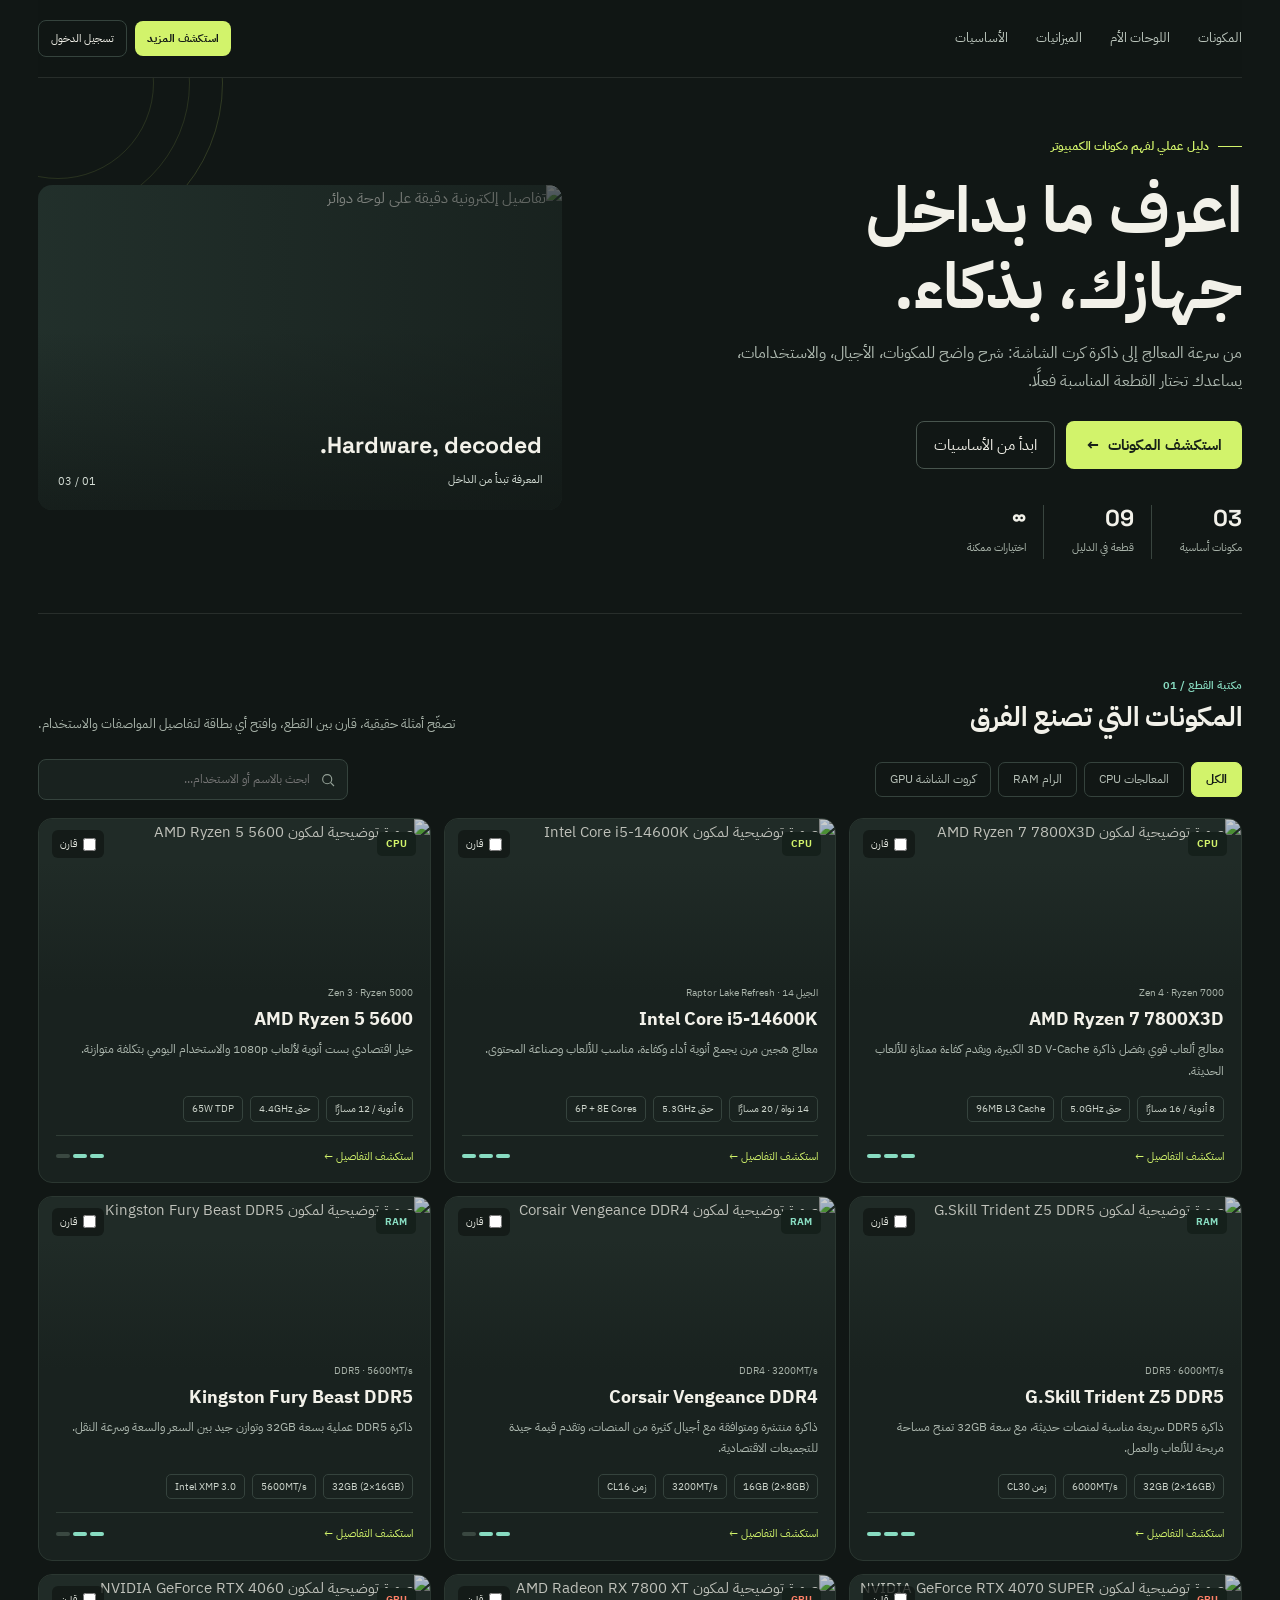
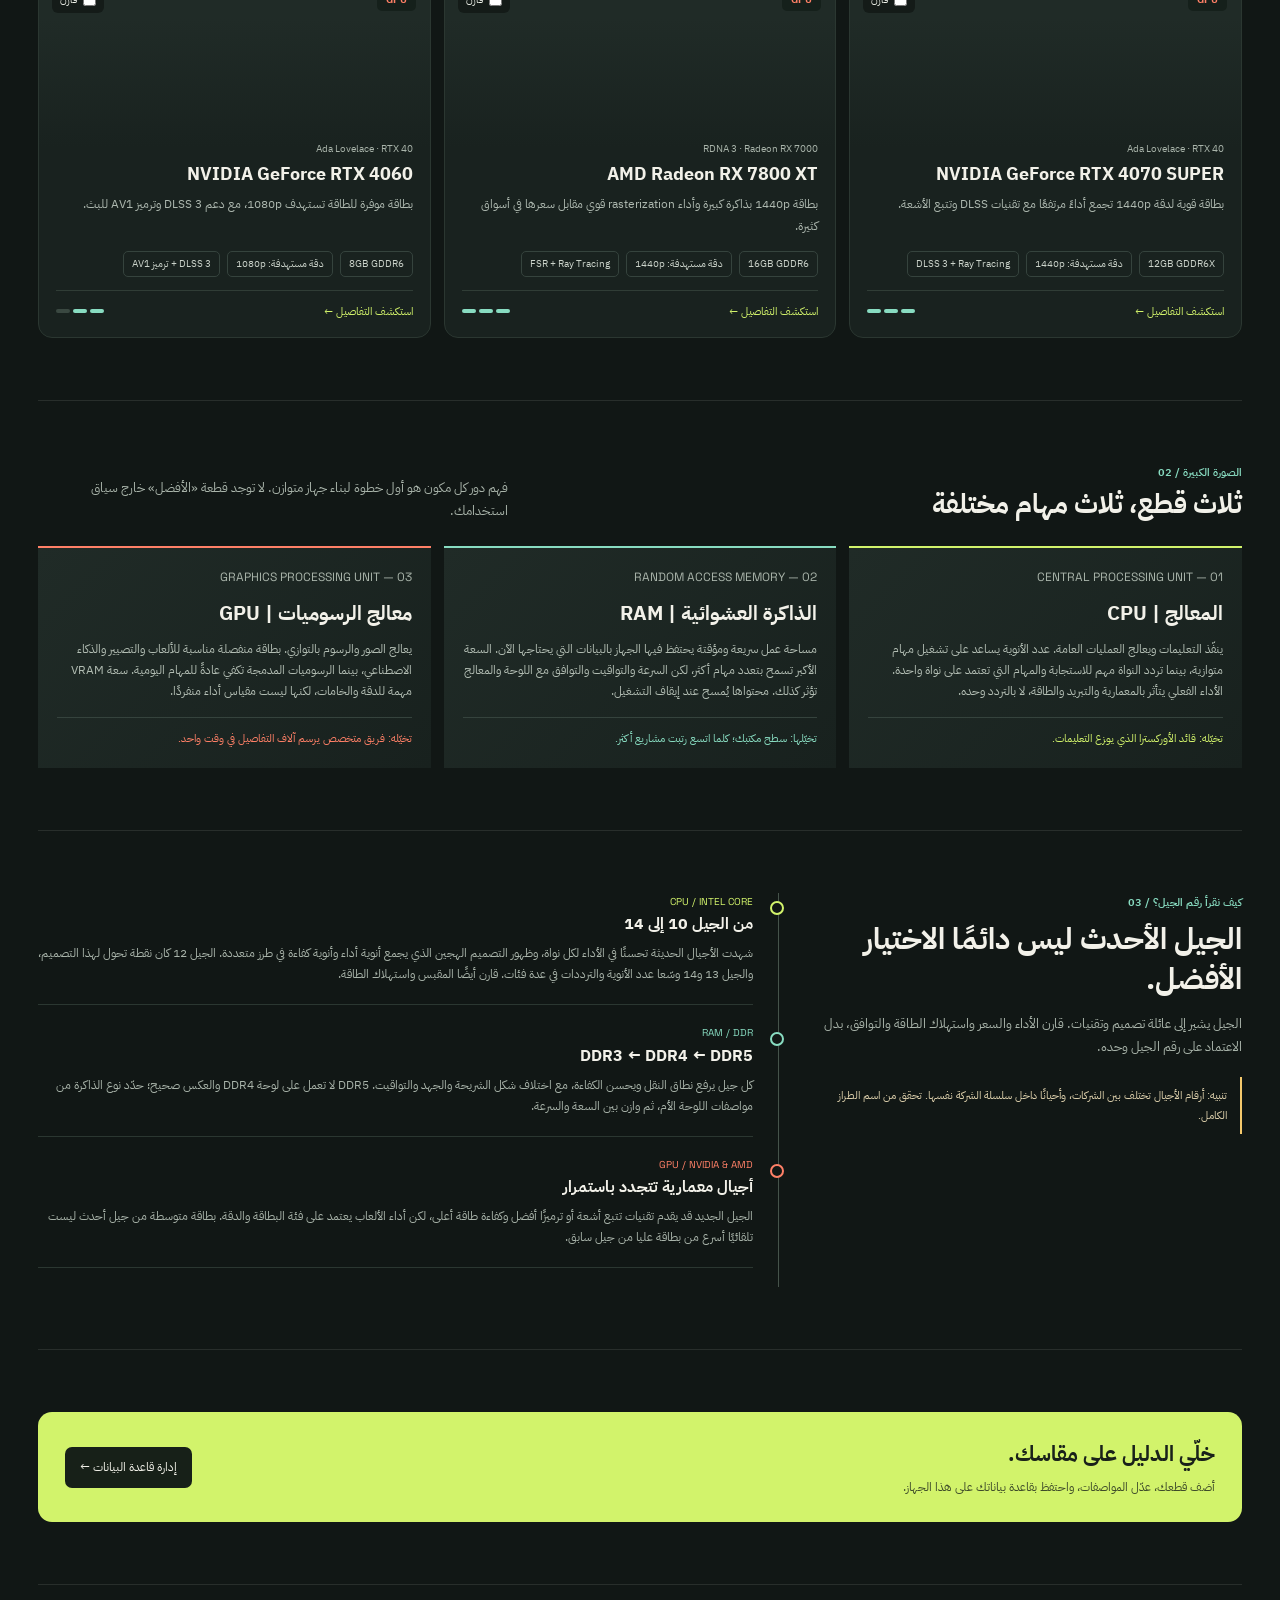
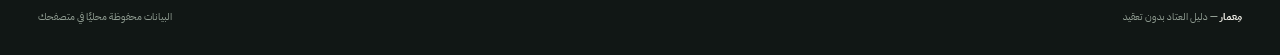
==== index.html @ 96a1b4ba "Add files via upload" ====
<!DOCTYPE html>
<html lang="ar" dir="rtl">
<head>
  <meta charset="UTF-8">
  <meta name="viewport" content="width=device-width, initial-scale=1.0">
  <meta name="theme-color" content="#111715">
  <title>مِعمار | دليلك لفهم عتاد الكمبيوتر</title>
  <link rel="preconnect" href="https://fonts.googleapis.com">
  <link rel="preconnect" href="https://fonts.gstatic.com" crossorigin>
  <link href="https://fonts.googleapis.com/css2?family=IBM+Plex+Sans+Arabic:wght@400;500;600;700&family=Space+Grotesk:wght@400;500;600;700&display=swap" rel="stylesheet">
  <style>
    :root{--ink:#111715;--ink-soft:#19221f;--panel:#202b27;--panel-2:#26332e;--line:#35433d;--paper:#f2f1e9;--muted:#a9b4aa;--lime:#d2f36b;--mint:#88dcc1;--coral:#ff8067;--gold:#f5c96c;--blue:#84c8e8;--radius:14px;--font:'IBM Plex Sans Arabic',sans-serif}
    *{box-sizing:border-box}html{scroll-behavior:smooth}body{margin:0;background:var(--ink);color:var(--paper);font-family:var(--font);font-size:15px;line-height:1.75}button,input,select,textarea{font:inherit}button{cursor:pointer}a{color:inherit;text-decoration:none}::selection{background:var(--lime);color:var(--ink)}
    .shell{max-width:1440px;margin:auto;padding:0 38px}.topbar{height:78px;display:flex;align-items:center;justify-content:space-between;border-bottom:1px solid rgba(242,241,233,.1)}.brand{display:flex;align-items:center;gap:12px;font-size:19px;font-weight:700}.brand-mark{width:38px;height:38px;border-radius:11px;background:var(--lime);color:var(--ink);display:grid;place-items:center;font-family:'Space Grotesk',sans-serif;font-size:19px;font-weight:700}.brand small{display:block;font-size:10px;line-height:1.2;color:var(--muted);font-weight:400}.topnav{display:flex;gap:28px;color:#bdc7be;font-size:13px}.topnav a{transition:color .2s}.topnav a:hover{color:var(--lime)}.top-actions{display:flex;align-items:center;gap:12px}.database-trigger,.icon-button{background:transparent;border:1px solid var(--line);color:var(--paper);border-radius:9px;padding:9px 14px;display:flex;align-items:center;gap:8px;font-size:12px;transition:.2s}.database-trigger:hover,.icon-button:hover{border-color:var(--lime);color:var(--lime)}.database-trigger svg,.icon-button svg{width:16px;height:16px}
    .hero{position:relative;min-height:436px;display:grid;grid-template-columns:1.1fr .9fr;align-items:center;gap:40px;padding:58px 0 54px;overflow:hidden}.hero-copy{position:relative;z-index:1}.eyebrow{display:flex;align-items:center;gap:9px;color:var(--lime);font-size:12px;font-weight:600}.eyebrow:before{content:'';width:24px;height:1px;background:var(--lime)}h1{font-size:clamp(38px,5vw,66px);line-height:1.18;letter-spacing:0;margin:17px 0 14px;max-width:620px;font-weight:700}.hero-copy>p{max-width:550px;color:#aeb9b0;font-size:16px;margin:0 0 26px}.hero-cta{display:flex;gap:11px;align-items:center}.button-primary{border:0;border-radius:8px;background:var(--lime);color:#172018;font-weight:700;padding:11px 20px;display:inline-flex;align-items:center;gap:8px}.button-primary:hover{background:#e0ff8e;transform:translateY(-1px)}.button-quiet{border:1px solid #48554e;border-radius:8px;color:var(--paper);padding:10px 17px;background:transparent}.button-quiet:hover{border-color:var(--paper)}.hero-visual{height:325px;position:relative;border-radius:var(--radius);overflow:hidden;background:#24332e}.hero-visual:after{content:'';position:absolute;inset:0;background:linear-gradient(90deg,rgba(17,23,21,.12),rgba(17,23,21,.6)),linear-gradient(0deg,rgba(17,23,21,.7),transparent 55%)}.hero-visual img{width:100%;height:100%;object-fit:cover;filter:saturate(.72);opacity:.8}.visual-label{position:absolute;z-index:2;bottom:19px;right:20px;left:20px;display:flex;justify-content:space-between;align-items:end}.visual-label strong{font-family:'Space Grotesk',sans-serif;font-size:23px}.visual-label span{font-size:11px;color:#d6dfd7}.hero-orbit{position:absolute;width:330px;height:330px;border:1px solid rgba(210,243,107,.16);border-radius:50%;left:-145px;top:-160px;z-index:0}.hero-orbit:before,.hero-orbit:after{content:'';position:absolute;border:1px solid rgba(210,243,107,.12);border-radius:50%;inset:32px}.hero-orbit:after{inset:68px}.hero-stats{display:flex;gap:28px;margin-top:36px}.stat{border-right:1px solid #39453f;padding-right:17px}.stat:first-child{border:0;padding:0}.stat strong{display:block;font-family:'Space Grotesk',sans-serif;font-size:23px;line-height:1.2}.stat span{font-size:11px;color:var(--muted)}
    .section{padding:62px 0;border-top:1px solid rgba(242,241,233,.1)}.section-heading{display:flex;justify-content:space-between;align-items:end;gap:20px;margin-bottom:24px}.section-kicker{color:var(--mint);font-size:11px;font-weight:600}.section-heading h2{font-size:27px;line-height:1.3;margin:5px 0 0}.section-heading p{margin:0;color:var(--muted);font-size:13px;max-width:470px}.catalog-tools{display:flex;justify-content:space-between;gap:14px;align-items:center;margin-bottom:18px}.filters{display:flex;gap:7px;flex-wrap:wrap}.filter-btn{border:1px solid var(--line);background:transparent;color:#b7c1b8;border-radius:7px;padding:6px 14px;font-size:12px;transition:.2s}.filter-btn.active,.filter-btn:hover{background:var(--lime);color:var(--ink);border-color:var(--lime);font-weight:700}.search{position:relative;width:min(310px,100%)}.search svg{position:absolute;right:12px;top:50%;transform:translateY(-50%);width:16px;color:#94a197}.search input{width:100%;background:var(--ink-soft);border:1px solid var(--line);border-radius:8px;padding:9px 37px 9px 12px;color:var(--paper);outline:0;font-size:12px}.search input:focus{border-color:var(--lime)}.catalog-grid{display:grid;grid-template-columns:repeat(3,1fr);gap:13px}.component-card{background:var(--ink-soft);border:1px solid #2b3731;border-radius:var(--radius);overflow:hidden;transition:transform .22s,border-color .22s;display:flex;flex-direction:column}.component-card:hover{transform:translateY(-4px);border-color:#667a61}.card-image{height:172px;position:relative;overflow:hidden;background:var(--panel)}.card-image img{width:100%;height:100%;object-fit:cover;opacity:.76;transition:transform .5s}.component-card:hover .card-image img{transform:scale(1.04)}.card-image:after{content:'';position:absolute;inset:0;background:linear-gradient(0deg,var(--ink-soft),transparent 75%)}.type-tag{position:absolute;z-index:1;top:13px;right:14px;border-radius:5px;padding:3px 9px;font-size:10px;font-weight:700;background:#15201b;color:var(--lime)}.type-tag.ram{color:var(--mint)}.type-tag.gpu{color:var(--coral)}.compare-check{position:absolute;z-index:2;left:13px;top:11px;display:flex;align-items:center;gap:5px;color:#edf0e8;font-size:10px;background:rgba(17,23,21,.76);padding:5px 8px;border-radius:6px}.compare-check input{accent-color:var(--lime);margin:0}.card-body{padding:0 17px 16px;position:relative;margin-top:-7px;z-index:1;flex:1;display:flex;flex-direction:column}.card-overline{font-size:10px;color:var(--muted)}.card-body h3{font-size:18px;line-height:1.35;margin:5px 0 8px}.card-body p{color:#aeb9b0;font-size:12px;line-height:1.8;margin:0 0 13px;min-height:44px}.spec-list{display:flex;gap:7px;flex-wrap:wrap;margin-top:auto}.spec-chip{border:1px solid #35433d;color:#cbd3ca;padding:3px 8px;border-radius:5px;font-size:10px}.card-footer{display:flex;justify-content:space-between;align-items:center;border-top:1px solid #303d36;margin-top:13px;padding-top:11px}.detail-link{border:0;background:none;color:var(--lime);font-size:11px;padding:0}.detail-link:hover{text-decoration:underline}.level{display:flex;gap:3px}.level i{height:4px;width:14px;border-radius:5px;background:#3a4841}.level i.on{background:var(--mint)}.empty-state{grid-column:1/-1;text-align:center;padding:45px;color:var(--muted);border:1px dashed var(--line);border-radius:var(--radius)}
    .compare-bar{display:none;position:sticky;bottom:16px;z-index:10;max-width:620px;margin:18px auto 0;background:#d2f36b;color:#172018;border-radius:10px;padding:10px 13px 10px 17px;box-shadow:0 12px 40px #0007;align-items:center;justify-content:space-between;gap:12px}.compare-bar.visible{display:flex}.compare-bar span{font-size:12px;font-weight:600}.compare-bar button{border:0;border-radius:6px;background:#172018;color:#eff7d3;padding:8px 12px;font-size:11px}.compare-bar button:disabled{opacity:.45;cursor:not-allowed}
    .concept-grid{display:grid;grid-template-columns:repeat(3,1fr);gap:13px}.concept{padding:19px;border-top:2px solid var(--lime);background:linear-gradient(135deg,#202b27,#18211e);min-height:220px}.concept:nth-child(2){border-color:var(--mint)}.concept:nth-child(3){border-color:var(--coral)}.concept .concept-code{font-family:'Space Grotesk',sans-serif;font-size:12px;color:var(--muted)}.concept h3{font-size:20px;margin:8px 0}.concept p{font-size:12px;color:#b3beb4;margin:0}.concept .analogy{font-size:11px;color:var(--lime);margin-top:15px;padding-top:11px;border-top:1px solid #35433d}.concept:nth-child(2) .analogy{color:var(--mint)}.concept:nth-child(3) .analogy{color:var(--coral)}
    .generation-layout{display:grid;grid-template-columns:.72fr 1.28fr;gap:35px;align-items:start}.generation-copy{position:sticky;top:20px}.generation-copy h2{font-size:30px;line-height:1.35;margin:7px 0 12px}.generation-copy p{color:var(--muted);font-size:13px}.generation-copy .note{border-right:2px solid var(--gold);padding:9px 13px;margin-top:19px;color:#ddd0ac;font-size:11px}.timeline{border-right:1px solid #45534a;margin-right:7px;padding-right:25px}.era{position:relative;border-bottom:1px solid #2b3731;padding:0 0 19px;margin-bottom:19px}.era:before{content:'';position:absolute;right:-31px;top:8px;width:10px;height:10px;border:2px solid var(--lime);background:var(--ink);border-radius:50%}.era:nth-child(2):before{border-color:var(--mint)}.era:nth-child(3):before{border-color:var(--coral)}.era h3{font-size:16px;margin:0 0 5px}.era p{font-size:12px;color:var(--muted);margin:0}.era .era-label{font-family:'Space Grotesk',sans-serif;font-size:10px;color:var(--lime)}.era:nth-child(2) .era-label{color:var(--mint)}.era:nth-child(3) .era-label{color:var(--coral)}
    .guide-strip{background:var(--lime);color:#19211a;padding:24px 27px;border-radius:var(--radius);display:flex;align-items:center;justify-content:space-between;gap:20px}.guide-strip h2{font-size:21px;margin:0 0 4px}.guide-strip p{font-size:12px;margin:0;opacity:.8}.guide-strip button{background:#172018;color:var(--paper);border:0;border-radius:7px;padding:10px 15px;white-space:nowrap;font-size:12px}
    footer{padding:23px 0 30px;border-top:1px solid rgba(242,241,233,.1);display:flex;align-items:center;justify-content:space-between;color:#929f94;font-size:10px}footer strong{color:var(--paper)}
    .overlay{position:fixed;inset:0;background:#080d0be0;z-index:20;display:none;align-items:center;justify-content:center;padding:20px;backdrop-filter:blur(5px)}.overlay.open{display:flex;animation:fadein .18s ease}.dialog{background:#1b2521;border:1px solid #425047;border-radius:14px;width:min(760px,100%);max-height:min(88vh,900px);overflow:auto;box-shadow:0 25px 90px #0008}.dialog-head{position:sticky;top:0;z-index:2;background:#1b2521;border-bottom:1px solid #334039;padding:16px 21px;display:flex;align-items:center;justify-content:space-between}.dialog-head h2{font-size:18px;margin:0}.close-button{width:34px;height:34px;border:1px solid #3a4940;border-radius:8px;background:transparent;color:var(--paper);font-size:19px;line-height:1}.dialog-content{padding:20px 22px}.detail-hero{display:grid;grid-template-columns:1fr 1fr;gap:19px;align-items:center}.detail-hero img{width:100%;height:200px;object-fit:cover;border-radius:9px}.detail-hero h3{font-size:22px;margin:6px 0}.detail-hero p{font-size:12px;color:#b4bfb5}.detail-block{border-top:1px solid #334039;padding:15px 0}.detail-block h4{font-size:13px;color:var(--lime);margin:0 0 7px}.detail-block p{font-size:12px;color:#c1cbc2;margin:0}.detail-specs{display:grid;grid-template-columns:repeat(3,1fr);gap:8px}.detail-spec{padding:10px;border:1px solid #35433d;border-radius:7px}.detail-spec small{display:block;color:#96a49a;font-size:10px}.detail-spec strong{font-size:12px}
    .db-dialog{width:min(1000px,100%)}.db-summary{display:flex;justify-content:space-between;align-items:center;gap:15px;margin-bottom:17px}.db-summary p{margin:0;color:#aeb9b0;font-size:12px}.db-actions{display:flex;gap:8px}.small-button{border:1px solid #46554b;background:transparent;color:var(--paper);border-radius:6px;padding:7px 10px;font-size:10px}.small-button:hover{border-color:var(--lime);color:var(--lime)}.db-layout{display:grid;grid-template-columns:1fr 290px;gap:20px;align-items:start}.db-table-wrap{overflow:auto;border:1px solid #334039;border-radius:9px}.db-table{border-collapse:collapse;width:100%;min-width:430px;text-align:right;font-size:11px}.db-table th,.db-table td{padding:10px 12px;border-bottom:1px solid #303c35}.db-table th{color:#98a59b;font-weight:500;background:#202a25}.db-table tr:last-child td{border-bottom:0}.db-table td:first-child{font-weight:600}.row-actions{display:flex;gap:7px}.row-actions button{background:none;border:0;color:var(--mint);font-size:10px;padding:0}.row-actions .delete{color:var(--coral)}.record-form{background:#202b26;border:1px solid #34423a;border-radius:9px;padding:14px}.record-form h3{font-size:14px;margin:0 0 12px}.field{margin-bottom:9px}.field label{display:block;font-size:10px;color:#aeb9b0;margin-bottom:4px}.field input,.field select,.field textarea{width:100%;background:#151d19;border:1px solid #3b4940;border-radius:6px;padding:8px 9px;color:var(--paper);outline:0;font-size:11px}.field input:focus,.field select:focus,.field textarea:focus{border-color:var(--lime)}.field textarea{resize:vertical;min-height:70px}.form-grid{display:grid;grid-template-columns:1fr 1fr;gap:8px}.form-submit{width:100%;border:0;border-radius:6px;background:var(--lime);padding:8px;color:#182018;font-size:11px;font-weight:700}.cancel-edit{display:none;width:100%;border:0;background:none;color:var(--muted);font-size:10px;padding:7px}.form-hint{font-size:9px;color:#849188;margin:10px 0 0}.compare-table{width:100%;border-collapse:collapse;font-size:12px}.compare-table th,.compare-table td{padding:12px;border-bottom:1px solid #35433d;text-align:right}.compare-table th{color:var(--lime)}.compare-table td:first-child{color:#9ba99e;width:120px}.toast{position:fixed;bottom:23px;left:50%;transform:translate(-50%,20px);background:var(--paper);color:var(--ink);padding:10px 17px;border-radius:7px;font-size:12px;opacity:0;pointer-events:none;transition:.22s;z-index:40}.toast.show{opacity:1;transform:translate(-50%,0)}
    @keyframes fadein{from{opacity:0}to{opacity:1}}@keyframes rise{from{opacity:0;transform:translateY(13px)}to{opacity:1;transform:translateY(0)}}.hero-copy,.hero-visual{animation:rise .6s ease both}.hero-visual{animation-delay:.12s}.component-card{animation:rise .35s ease both}
    @media(max-width:900px){.shell{padding:0 22px}.topnav{gap:15px}.hero{gap:24px}.hero-visual{height:280px}.catalog-grid{grid-template-columns:repeat(2,1fr)}.generation-layout{gap:22px}.db-layout{grid-template-columns:1fr 260px}}
    @media(max-width:650px){.shell{padding:0 16px}.topbar{height:66px}.topnav{display:none}.database-trigger{font-size:0;padding:8px}.database-trigger svg{width:18px;height:18px}.hero{grid-template-columns:1fr;padding:43px 0 38px;gap:25px}.hero h1{font-size:42px}.hero-copy>p{font-size:14px}.hero-visual{height:225px}.hero-stats{gap:17px;margin-top:25px}.stat{padding-right:11px}.stat strong{font-size:19px}.stat span{font-size:9px}.section{padding:43px 0}.section-heading{align-items:start;flex-direction:column;gap:8px}.section-heading h2{font-size:24px}.catalog-tools{align-items:stretch;flex-direction:column-reverse}.search{width:100%}.filters{overflow:auto;flex-wrap:nowrap;padding-bottom:4px}.filter-btn{white-space:nowrap}.catalog-grid{grid-template-columns:1fr;gap:11px}.card-image{height:190px}.card-body p{min-height:0}.concept-grid{grid-template-columns:1fr}.concept{min-height:0}.generation-layout{grid-template-columns:1fr}.generation-copy{position:static}.guide-strip{align-items:start;flex-direction:column;padding:20px}.guide-strip button{width:100%}.detail-hero{grid-template-columns:1fr}.detail-hero img{height:170px}.detail-specs{grid-template-columns:1fr 1fr}.db-summary{align-items:start;flex-direction:column}.db-layout{grid-template-columns:1fr}.record-form{grid-row:1}.db-actions{flex-wrap:wrap}.dialog-content{padding:15px}.dialog-head{padding:13px 15px}footer{gap:12px;align-items:start;flex-direction:column}}
    @media(prefers-reduced-motion:reduce){*,*:before,*:after{scroll-behavior:auto!important;animation-duration:.01ms!important;transition-duration:.01ms!important}}
    .topbar{position:sticky;top:0;z-index:15;background:rgba(17,23,21,.92);backdrop-filter:blur(16px)}.topnav a.active{color:var(--lime)}.top-actions{gap:8px}.explore-link,.auth-trigger{border-radius:8px;padding:8px 12px;font-size:11px;white-space:nowrap;transition:.2s}.explore-link{color:var(--ink);background:var(--lime);font-weight:700}.explore-link:hover{background:#e0ff8e}.auth-trigger{color:var(--paper);border:1px solid var(--line);background:transparent}.auth-trigger:hover{border-color:var(--mint);color:var(--mint)}[hidden]{display:none!important}.auth-form{max-width:430px;margin:auto}.auth-form h3{font-size:17px;margin:0 0 4px}.auth-form>p,.auth-notice{font-size:11px;color:var(--muted);margin:0 0 16px}.auth-form .field{margin-bottom:12px}.auth-form .field input{font-size:13px;padding:10px}.auth-switch{display:block;width:100%;border:0;background:none;color:var(--mint);font-size:11px;padding:12px}.auth-feedback{min-height:24px;color:var(--coral);font-size:11px}.auth-notice{padding:10px 12px;border-right:2px solid var(--gold);color:#ddd0ac;background:#25291f}.users-dialog{width:min(760px,100%)}.users-table{width:100%;border-collapse:collapse;font-size:12px}.users-table th,.users-table td{padding:11px;border-bottom:1px solid #35433d;text-align:right}.users-table th{color:var(--mint);font-weight:600}.users-table button{background:none;border:0;color:var(--mint);font-size:10px;padding:4px}.users-table button.danger{color:var(--coral)}.admin-notice{font-size:11px;color:var(--gold);margin:0 0 15px}
    @media(max-width:650px){.topbar{justify-content:flex-start}.top-actions{gap:4px;min-width:0;flex-wrap:wrap}.explore-link,.auth-trigger{font-size:9px;padding:7px 7px}.auth-trigger{max-width:94px;overflow:hidden;text-overflow:ellipsis}.database-trigger{font-size:0;padding:7px 6px;min-width:34px;justify-content:center}.top-actions #openDatabase:before{content:'إدارة';font-size:9px}.top-actions #openUsers:before{content:'حسابات';font-size:9px}}
  </style>
</head>
<body>
  <div class="shell">
    <header class="topbar">
      <nav class="topnav" aria-label="التنقل الرئيسي"><a href="index.html#catalog">المكونات</a><a href="motherboards.html">اللوحات الأم</a><a href="budgets.html">الميزانيات</a><a href="index.html#basics">الأساسيات</a></nav>
      <div class="top-actions"><a class="explore-link" href="#catalog">استكشف المزيد</a><button class="auth-trigger" id="authButton">تسجيل الدخول</button><button class="database-trigger" id="openDatabase" hidden>لوحة المدير</button><button class="database-trigger" id="openUsers" hidden>الحسابات</button></div>
    </header>
    <main id="home">
      <section class="hero">
        <div class="hero-orbit"></div>
        <div class="hero-copy"><div class="eyebrow">دليل عملي لفهم مكونات الكمبيوتر</div><h1>اعرف ما بداخل<br>جهازك، بذكاء.</h1><p>من سرعة المعالج إلى ذاكرة كرت الشاشة: شرح واضح للمكونات، الأجيال، والاستخدامات، يساعدك تختار القطعة المناسبة فعلًا.</p><div class="hero-cta"><a class="button-primary" href="#catalog">استكشف المكونات <span aria-hidden="true">←</span></a><a class="button-quiet" href="#basics">ابدأ من الأساسيات</a></div><div class="hero-stats"><div class="stat"><strong>03</strong><span>مكونات أساسية</span></div><div class="stat"><strong id="recordCount">09</strong><span>قطعة في الدليل</span></div><div class="stat"><strong>∞</strong><span>اختيارات ممكنة</span></div></div></div>
        <div class="hero-visual"><img src="https://images.unsplash.com/photo-1518770660439-4636190af475?auto=format&fit=crop&w=1300&q=85" alt="تفاصيل إلكترونية دقيقة على لوحة دوائر"><div class="visual-label"><div><strong>Hardware, decoded.</strong><br><span>المعرفة تبدأ من الداخل</span></div><span>01 / 03</span></div></div>
      </section>
      <section class="section" id="catalog">
        <div class="section-heading"><div><div class="section-kicker">مكتبة القطع / 01</div><h2>المكونات التي تصنع الفرق</h2></div><p>تصفّح أمثلة حقيقية، قارن بين القطع، وافتح أي بطاقة لتفاصيل المواصفات والاستخدام.</p></div>
        <div class="catalog-tools"><div class="filters" role="group" aria-label="تصفية نوع المكون"><button class="filter-btn active" data-filter="all">الكل</button><button class="filter-btn" data-filter="cpu">المعالجات CPU</button><button class="filter-btn" data-filter="ram">الرام RAM</button><button class="filter-btn" data-filter="gpu">كروت الشاشة GPU</button></div><label class="search"><svg viewBox="0 0 24 24" fill="none" stroke="currentColor" stroke-width="1.7"><circle cx="10.8" cy="10.8" r="6.8"/><path d="m16 16 5 5"/></svg><input id="searchInput" type="search" placeholder="ابحث بالاسم أو الاستخدام..." aria-label="ابحث في المكونات"></label></div>
        <div class="catalog-grid" id="catalogGrid"></div>
        <div class="compare-bar" id="compareBar"><span id="compareCount">اختر قطعتين للمقارنة</span><button id="compareButton" disabled>قارن الآن</button></div>
      </section>
      <section class="section" id="basics">
        <div class="section-heading"><div><div class="section-kicker">الصورة الكبيرة / 02</div><h2>ثلاث قطع، ثلاث مهام مختلفة</h2></div><p>فهم دور كل مكون هو أول خطوة لبناء جهاز متوازن. لا توجد قطعة «الأفضل» خارج سياق استخدامك.</p></div>
        <div class="concept-grid">
          <article class="concept"><div class="concept-code">01 — CENTRAL PROCESSING UNIT</div><h3>المعالج | CPU</h3><p>ينفّذ التعليمات ويعالج العمليات العامة. عدد الأنوية يساعد على تشغيل مهام متوازية، بينما تردد النواة مهم للاستجابة والمهام التي تعتمد على نواة واحدة. الأداء الفعلي يتأثر بالمعمارية والتبريد والطاقة، لا بالتردد وحده.</p><div class="analogy">تخيّله: قائد الأوركسترا الذي يوزع التعليمات.</div></article>
          <article class="concept"><div class="concept-code">02 — RANDOM ACCESS MEMORY</div><h3>الذاكرة العشوائية | RAM</h3><p>مساحة عمل سريعة ومؤقتة يحتفظ فيها الجهاز بالبيانات التي يحتاجها الآن. السعة الأكبر تسمح بتعدد مهام أكثر، لكن السرعة والتواقيت والتوافق مع اللوحة والمعالج تؤثر كذلك. محتواها يُمسح عند إيقاف التشغيل.</p><div class="analogy">تخيّلها: سطح مكتبك؛ كلما اتسع رتبت مشاريع أكثر.</div></article>
          <article class="concept"><div class="concept-code">03 — GRAPHICS PROCESSING UNIT</div><h3>معالج الرسوميات | GPU</h3><p>يعالج الصور والرسوم بالتوازي. بطاقة منفصلة مناسبة للألعاب والتصيير والذكاء الاصطناعي، بينما الرسوميات المدمجة تكفي عادةً للمهام اليومية. سعة VRAM مهمة للدقة والخامات، لكنها ليست مقياس أداء منفردًا.</p><div class="analogy">تخيّله: فريق متخصص يرسم آلاف التفاصيل في وقت واحد.</div></article>
        </div>
      </section>
      <section class="section" id="generations">
        <div class="generation-layout"><div class="generation-copy"><div class="section-kicker">كيف نقرأ رقم الجيل؟ / 03</div><h2>الجيل الأحدث ليس دائمًا الاختيار الأفضل.</h2><p>الجيل يشير إلى عائلة تصميم وتقنيات. قارن الأداء والسعر واستهلاك الطاقة والتوافق، بدل الاعتماد على رقم الجيل وحده.</p><div class="note">تنبيه: أرقام الأجيال تختلف بين الشركات، وأحيانًا داخل سلسلة الشركة نفسها. تحقق من اسم الطراز الكامل.</div></div><div class="timeline">
          <article class="era"><div class="era-label">CPU / INTEL CORE</div><h3>من الجيل 10 إلى 14</h3><p>شهدت الأجيال الحديثة تحسنًا في الأداء لكل نواة، وظهور التصميم الهجين الذي يجمع أنوية أداء وأنوية كفاءة في طرز متعددة. الجيل 12 كان نقطة تحول لهذا التصميم، والجيل 13 و14 وسّعا عدد الأنوية والترددات في عدة فئات. قارن أيضًا المقبس واستهلاك الطاقة.</p></article>
          <article class="era"><div class="era-label">RAM / DDR</div><h3>DDR3 ← DDR4 ← DDR5</h3><p>كل جيل يرفع نطاق النقل ويحسن الكفاءة، مع اختلاف شكل الشريحة والجهد والتواقيت. DDR5 لا تعمل على لوحة DDR4 والعكس صحيح؛ حدّد نوع الذاكرة من مواصفات اللوحة الأم، ثم وازن بين السعة والسرعة.</p></article>
          <article class="era"><div class="era-label">GPU / NVIDIA & AMD</div><h3>أجيال معمارية تتجدد باستمرار</h3><p>الجيل الجديد قد يقدم تقنيات تتبع أشعة أو ترميزًا أفضل وكفاءة طاقة أعلى، لكن أداء الألعاب يعتمد على فئة البطاقة والدقة. بطاقة متوسطة من جيل أحدث ليست تلقائيًا أسرع من بطاقة عليا من جيل سابق.</p></article>
        </div></div>
      </section>
      <section class="section"><div class="guide-strip"><div><h2>خلّي الدليل على مقاسك.</h2><p>أضف قطعك، عدّل المواصفات، واحتفظ بقاعدة بياناتك على هذا الجهاز.</p></div><button id="openDatabaseBottom">إدارة قاعدة البيانات ←</button></div></section>
    </main>
    <footer><span><strong>مِعمار</strong> — دليل العتاد بدون تعقيد</span><span>البيانات محفوظة محليًا في متصفحك</span></footer>
  </div>
  <div class="overlay" id="authOverlay" role="dialog" aria-modal="true" aria-labelledby="authTitle"><div class="dialog"><div class="dialog-head"><h2 id="authTitle">حساب مِعمار</h2><button class="close-button" data-close="authOverlay" aria-label="إغلاق">×</button></div><div class="dialog-content"><form class="auth-form" id="loginForm"><h3>تسجيل الدخول</h3><p>ادخل إلى حسابك لمتابعة تجربتك.</p><div class="field"><label for="loginUsername">اسم المستخدم</label><input id="loginUsername" autocomplete="username" required minlength="3"></div><div class="field"><label for="loginPassword">كلمة المرور</label><input id="loginPassword" type="password" autocomplete="current-password" required minlength="8"></div><div class="auth-feedback" id="loginFeedback" aria-live="polite"></div><button class="form-submit" type="submit">دخول</button><button class="auth-switch" type="button" id="showRegister">إنشاء حساب جديد</button></form><form class="auth-form" id="registerForm" hidden><h3>إنشاء حساب</h3><p>الحساب الأول على هذا المتصفح سيحصل على صلاحية المدير.</p><div class="field"><label for="registerUsername">اسم المستخدم</label><input id="registerUsername" autocomplete="username" required minlength="3" maxlength="32"></div><div class="field"><label for="registerPassword">كلمة المرور (8 أحرف على الأقل)</label><input id="registerPassword" type="password" autocomplete="new-password" required minlength="8"></div><div class="field"><label for="registerConfirm">تأكيد كلمة المرور</label><input id="registerConfirm" type="password" autocomplete="new-password" required minlength="8"></div><div class="auth-feedback" id="registerFeedback" aria-live="polite"></div><button class="form-submit" type="submit">إنشاء الحساب</button><button class="auth-switch" type="button" id="showLogin">لدي حساب بالفعل</button></form><p class="auth-notice">نسخة محلية: الحسابات والصلاحيات محفوظة في هذا المتصفح فقط. لا تستخدم كلمة مرور حقيقية؛ يلزم خادم وقاعدة بيانات آمنة للنشر.</p></div></div></div>
  <div class="overlay" id="usersOverlay" role="dialog" aria-modal="true" aria-labelledby="usersTitle"><div class="dialog users-dialog"><div class="dialog-head"><h2 id="usersTitle">إدارة الحسابات</h2><button class="close-button" data-close="usersOverlay" aria-label="إغلاق">×</button></div><div class="dialog-content"><p class="admin-notice">صلاحيات محلية لهذا المتصفح فقط، وليست نظام صلاحيات آمنًا للنشر.</p><div class="db-table-wrap"><table class="users-table"><thead><tr><th>المستخدم</th><th>الصلاحية</th><th>إجراء</th></tr></thead><tbody id="usersRows"></tbody></table></div></div></div></div>
  <div class="overlay" id="detailOverlay" role="dialog" aria-modal="true" aria-labelledby="detailTitle"><div class="dialog"><div class="dialog-head"><h2 id="detailTitle">تفاصيل القطعة</h2><button class="close-button" data-close="detailOverlay" aria-label="إغلاق">×</button></div><div class="dialog-content" id="detailContent"></div></div></div>
  <div class="overlay" id="databaseOverlay" role="dialog" aria-modal="true" aria-labelledby="databaseTitle"><div class="dialog db-dialog"><div class="dialog-head"><h2 id="databaseTitle">قاعدة بيانات المكونات</h2><button class="close-button" data-close="databaseOverlay" aria-label="إغلاق">×</button></div><div class="dialog-content"><div class="db-summary"><p id="databaseSummary">تعديل وإضافة السجلات وحفظها على هذا الجهاز.</p><div class="db-actions"><button class="small-button" id="exportButton">تصدير JSON</button><button class="small-button" id="importButton">استيراد JSON</button><input type="file" id="importFile" accept=".json,application/json" hidden></div></div><div class="db-layout"><div class="db-table-wrap"><table class="db-table"><thead><tr><th>اسم القطعة</th><th>النوع</th><th>الجيل</th><th>إجراء</th></tr></thead><tbody id="databaseRows"></tbody></table></div><form class="record-form" id="recordForm"><h3 id="formTitle">إضافة قطعة</h3><input type="hidden" id="recordId"><div class="field"><label for="recordName">اسم القطعة</label><input id="recordName" required maxlength="80" placeholder="مثال: Ryzen 7 7800X3D"></div><div class="form-grid"><div class="field"><label for="recordType">النوع</label><select id="recordType"><option value="cpu">CPU معالج</option><option value="ram">RAM ذاكرة</option><option value="gpu">GPU رسوميات</option></select></div><div class="field"><label for="recordGeneration">الجيل / الفئة</label><input id="recordGeneration" required maxlength="60" placeholder="مثال: Zen 4"></div></div><div class="field"><label for="recordSpecs">مواصفات مختصرة، افصل بينها بفاصلة</label><input id="recordSpecs" maxlength="140" placeholder="8 أنوية, حتى 5.0GHz"></div><div class="field"><label for="recordSummary">نبذة الاستخدام</label><textarea id="recordSummary" required maxlength="240" placeholder="لمن تناسب هذه القطعة؟"></textarea></div><div class="field"><label for="recordDetails">شرح تفصيلي</label><textarea id="recordDetails" maxlength="1200" placeholder="المعمارية، الأداء، المزايا والقيود..."></textarea></div><div class="field"><label for="recordUse">الاستخدام الأنسب</label><input id="recordUse" maxlength="90" placeholder="ألعاب بدقة 1440p"></div><button class="form-submit" type="submit">حفظ القطعة</button><button class="cancel-edit" id="cancelEdit" type="button">إلغاء التعديل</button><p class="form-hint">السجلات لا تغادر متصفحك. استخدم التصدير لنسخة احتياطية.</p></form></div></div></div></div>
  <div class="overlay" id="compareOverlay" role="dialog" aria-modal="true" aria-labelledby="compareTitle"><div class="dialog"><div class="dialog-head"><h2 id="compareTitle">مقارنة القطع</h2><button class="close-button" data-close="compareOverlay" aria-label="إغلاق">×</button></div><div class="dialog-content" id="compareContent"></div></div></div>
  <div class="toast" id="toast" role="status" aria-live="polite"></div>
  <script>
    const initialRecords = [
      {id:'cpu-7800x3d',type:'cpu',name:'AMD Ryzen 7 7800X3D',generation:'Zen 4 · Ryzen 7000',summary:'معالج ألعاب قوي بفضل ذاكرة 3D V-Cache الكبيرة، ويقدم كفاءة ممتازة للألعاب الحديثة.',details:'يضم 8 أنوية و16 مسارًا، ويستخدم تقنية 3D V-Cache لتقريب كمية كبيرة من ذاكرة L3 من الأنوية. يتفوق في كثير من الألعاب، لكنه ليس الخيار الأمثل لكل أعمال الإنتاج الثقيلة مقارنة بمعالجات ذات أنوية أكثر. يتطلب لوحة AM5 وتبريدًا مناسبًا.',specs:['8 أنوية / 16 مسارًا','حتى 5.0GHz','96MB L3 Cache'],use:'ألعاب تنافسية وتجميعة ألعاب متقدمة',image:'https://images.unsplash.com/photo-1591799264318-7e6ef8ddb7ea?auto=format&fit=crop&w=900&q=80',score:3},
      {id:'cpu-14600k',type:'cpu',name:'Intel Core i5-14600K',generation:'الجيل 14 · Raptor Lake Refresh',summary:'معالج هجين مرن يجمع أنوية أداء وكفاءة، مناسب للألعاب وصناعة المحتوى.',details:'يحتوي على 6 أنوية أداء و8 أنوية كفاءة، بإجمالي 20 مسارًا. تعدد الأنوية يجعله مناسبًا للبث والتحرير إلى جانب اللعب. يدعم DDR4 أو DDR5 حسب اللوحة الأم المختارة، ويحتاج تبريدًا جيدًا عند الضغط العالي.',specs:['14 نواة / 20 مسارًا','حتى 5.3GHz','6P + 8E Cores'],use:'ألعاب وبث ومهام إنتاجية',image:'https://images.unsplash.com/photo-1591799264318-7e6ef8ddb7ea?auto=format&fit=crop&w=900&q=80',score:3},
      {id:'cpu-5600',type:'cpu',name:'AMD Ryzen 5 5600',generation:'Zen 3 · Ryzen 5000',summary:'خيار اقتصادي بست أنوية لألعاب 1080p والاستخدام اليومي بتكلفة متوازنة.',details:'معالج من منصة AM4 بست أنوية و12 مسارًا. ما زال يقدم أداءً جيدًا للألعاب اليومية إذا كان سعره مناسبًا، ويسهل إيجاد لوحات وذاكرة DDR4 له. الترقية ضمن منصة AM4 محدودة مقارنة بالمنصات الأحدث.',specs:['6 أنوية / 12 مسارًا','حتى 4.4GHz','65W TDP'],use:'ألعاب 1080p وتجميعات اقتصادية',image:'https://images.unsplash.com/photo-1591799264318-7e6ef8ddb7ea?auto=format&fit=crop&w=900&q=80',score:2},
      {id:'ram-ddr5',type:'ram',name:'G.Skill Trident Z5 DDR5',generation:'DDR5 · 6000MT/s',summary:'ذاكرة DDR5 سريعة مناسبة لمنصات حديثة، مع سعة 32GB تمنح مساحة مريحة للألعاب والعمل.',details:'طقم شائع بسعة 32GB (2×16GB) وسرعة 6000MT/s. تحقق من دعم اللوحة والمعالج وتفعيل ملف EXPO أو XMP في إعدادات BIOS للوصول إلى السرعة المعلنة. وحدتان غالبًا أفضل من وحدة واحدة للاستفادة من القناتين.',specs:['32GB (2×16GB)','6000MT/s','زمن CL30'],use:'ألعاب حديثة وتعدد مهام على منصة DDR5',image:'https://images.unsplash.com/photo-1562976540-1502c2145186?auto=format&fit=crop&w=900&q=80',score:3},
      {id:'ram-ddr4',type:'ram',name:'Corsair Vengeance DDR4',generation:'DDR4 · 3200MT/s',summary:'ذاكرة منتشرة ومتوافقة مع أجيال كثيرة من المنصات، وتقدم قيمة جيدة للتجميعات الاقتصادية.',details:'طقم 16GB (2×8GB) بسرعة 3200MT/s مناسب لكثير من أجهزة DDR4. سعة 16GB تكفي استخدامًا يوميًا وألعابًا عديدة، بينما 32GB أفضل للألعاب الحديثة مع تطبيقات مفتوحة أو تحرير الفيديو. لا يمكن تركيبها في لوحة مخصصة لـ DDR5.',specs:['16GB (2×8GB)','3200MT/s','زمن CL16'],use:'ترقية أجهزة DDR4 وألعاب 1080p',image:'https://images.unsplash.com/photo-1562976540-1502c2145186?auto=format&fit=crop&w=900&q=80',score:2},
      {id:'ram-ddr5-pro',type:'ram',name:'Kingston Fury Beast DDR5',generation:'DDR5 · 5600MT/s',summary:'ذاكرة DDR5 عملية بسعة 32GB وتوازن جيد بين السعر والسعة وسرعة النقل.',details:'خيار 32GB من DDR5 مناسب لمنصة حديثة تريد سعة مريحة دون دفع سعر أطقم الترددات الأعلى. الأداء الفعلي يتأثر بتواقيت الذاكرة ودعم المعالج واللوحة، كما أن الزيادة في سرعة الذاكرة لا تعطي مكسبًا متساويًا في كل التطبيقات.',specs:['32GB (2×16GB)','5600MT/s','Intel XMP 3.0'],use:'ألعاب وأعمال يومية على DDR5',image:'https://images.unsplash.com/photo-1562976540-1502c2145186?auto=format&fit=crop&w=900&q=80',score:2},
      {id:'gpu-4070s',type:'gpu',name:'NVIDIA GeForce RTX 4070 SUPER',generation:'Ada Lovelace · RTX 40',summary:'بطاقة قوية لدقة 1440p تجمع أداءً مرتفعًا مع تقنيات DLSS وتتبع الأشعة.',details:'تقدم أداءً قويًا للألعاب بدقة 1440p، وذاكرة 12GB GDDR6X. تدعم DLSS 3 وتوليد الإطارات وتتبع الأشعة، كما توفر أدوات ترميز مفيدة للبث والإنتاج. استفد من مراجعات الأداء للعبة والدقة المستهدفتين، وتأكد من مزود طاقة مناسب.',specs:['12GB GDDR6X','دقة مستهدفة: 1440p','DLSS 3 + Ray Tracing'],use:'ألعاب 1440p، بث، وتسريع تطبيقات',image:'https://images.unsplash.com/photo-1587202372775-e229f172b9d7?auto=format&fit=crop&w=900&q=80',score:3},
      {id:'gpu-7800xt',type:'gpu',name:'AMD Radeon RX 7800 XT',generation:'RDNA 3 · Radeon RX 7000',summary:'بطاقة 1440p بذاكرة كبيرة وأداء rasterization قوي مقابل سعرها في أسواق كثيرة.',details:'تأتي بذاكرة 16GB GDDR6، ما يوفر مساحة جيدة للخامات عالية الجودة. تقدم أداءً قويًا في العرض التقليدي، وتدعم FSR لتكبير الصورة. أداء تتبع الأشعة يختلف بحسب اللعبة، لذا قارن نتائج الألعاب التي تهمك مباشرة.',specs:['16GB GDDR6','دقة مستهدفة: 1440p','FSR + Ray Tracing'],use:'ألعاب 1440p وخامات عالية',image:'https://images.unsplash.com/photo-1587202372775-e229f172b9d7?auto=format&fit=crop&w=900&q=80',score:3},
      {id:'gpu-4060',type:'gpu',name:'NVIDIA GeForce RTX 4060',generation:'Ada Lovelace · RTX 40',summary:'بطاقة موفرة للطاقة تستهدف 1080p، مع دعم DLSS 3 وترميز AV1 للبث.',details:'بطاقة مدمجة واستهلاكها منخفض نسبيًا، بذاكرة 8GB. مناسبة لألعاب 1080p وإنتاج الفيديو الخفيف، مع دعم ميزات NVIDIA الحديثة. سعة الذاكرة قد تصبح محدودة في بعض الألعاب الحديثة عند دقات وخامات مرتفعة؛ ادرس مراجعات الاستخدام المستهدف.',specs:['8GB GDDR6','دقة مستهدفة: 1080p','DLSS 3 + ترميز AV1'],use:'ألعاب 1080p وأجهزة صغيرة',image:'https://images.unsplash.com/photo-1587202372775-e229f172b9d7?auto=format&fit=crop&w=900&q=80',score:2}
    ];
    const storageKey = 'memar-hardware-records-v1';
    const usersStorageKey = 'memar-users-v1';
    const sessionStorageKey = 'memar-session-v1';
    let records = loadRecords();
    let users = loadUsers();
    let remoteMode = location.protocol !== 'file:';
    let currentUser = remoteMode ? null : restoreSession();
    let remoteSetupRequired = false;
    let remoteCatalogNeedsSeed = false;
    let adminAccessRequested = false;
    let adminAccessOwnerOnly = false;
    let activeFilter = 'all';
    let selectedForCompare = [];
    const typeNames = {cpu:'CPU / معالج',ram:'RAM / ذاكرة',gpu:'GPU / رسوميات'};
    const typeShort = {cpu:'CPU',ram:'RAM',gpu:'GPU'};
    const typeClass = {cpu:'',ram:'ram',gpu:'gpu'};
    const imageFallbacks = {cpu:'https://images.unsplash.com/photo-1591799264318-7e6ef8ddb7ea?auto=format&fit=crop&w=900&q=80',ram:'https://images.unsplash.com/photo-1562976540-1502c2145186?auto=format&fit=crop&w=900&q=80',gpu:'https://images.unsplash.com/photo-1587202372775-e229f172b9d7?auto=format&fit=crop&w=900&q=80'};
    function loadRecords(){try{const saved=localStorage.getItem(storageKey);if(!saved)return initialRecords.map(item=>({...item}));const parsed=JSON.parse(saved);return Array.isArray(parsed)?parsed:initialRecords.map(item=>({...item}));}catch{return initialRecords.map(item=>({...item}));}}
    function saveRecords(){localStorage.setItem(storageKey,JSON.stringify(records));if(remoteMode)apiRequest('/api/admin/records',{method:'PUT',body:JSON.stringify({records})}).catch(exception=>showToast(exception.message||'تعذر حفظ التغييرات على الخادم'));}
    function loadUsers(){try{const saved=JSON.parse(localStorage.getItem(usersStorageKey)||'[]');return Array.isArray(saved)?saved:[];}catch{return[];}}
    function saveUsers(){if(!remoteMode)localStorage.setItem(usersStorageKey,JSON.stringify(users));}
    function restoreSession(){try{const saved=JSON.parse(localStorage.getItem(sessionStorageKey)||'null');return users.find(user=>user.username===saved?.username)||null;}catch{return null;}}
    function isAdmin(){return currentUser?.role==='admin';}
    function isSiteOwner(){return isAdmin()&&currentUser.username.toLowerCase()==='iyr3';}
    function makeSalt(){return Array.from(crypto.getRandomValues(new Uint8Array(16)),byte=>byte.toString(16).padStart(2,'0')).join('');}
    async function hashPassword(password,salt){const digest=await crypto.subtle.digest('SHA-256',new TextEncoder().encode(`${salt}:${password}`));return Array.from(new Uint8Array(digest),byte=>byte.toString(16).padStart(2,'0')).join('');}
    function saveSession(){if(!remoteMode)localStorage.setItem(sessionStorageKey,JSON.stringify({username:currentUser.username}));}
    async function apiRequest(url,options={}){const response=await fetch(url,{credentials:'same-origin',...options,headers:{'Content-Type':'application/json',...(options.headers||{})}});const payload=await response.json().catch(()=>({}));if(!response.ok)throw new Error(payload.error||'تعذر الاتصال بقاعدة البيانات.');return payload;}
    function refreshAuth(){const button=document.getElementById('authButton');button.textContent=currentUser?`${currentUser.username} · خروج`:'تسجيل الدخول';button.title=currentUser?`تسجيل الخروج من حساب ${currentUser.username}`:'تسجيل الدخول أو إنشاء حساب';document.getElementById('openDatabase').hidden=!isAdmin();document.getElementById('openUsers').hidden=!isSiteOwner();}
    function showAuthForm(mode){const registering=mode==='register';document.getElementById('loginForm').hidden=registering;document.getElementById('registerForm').hidden=!registering;document.getElementById('loginFeedback').textContent='';document.getElementById('registerFeedback').textContent='';document.getElementById('authTitle').textContent=registering?'إنشاء حساب جديد':'تسجيل الدخول';}
    function requestAdminAccess(ownerOnly=false){if(ownerOnly&&isAdmin()&&!isSiteOwner()){showToast('إدارة الحسابات متاحة لـ iyr3 فقط.');return false;}if(!isAdmin()){adminAccessRequested=true;adminAccessOwnerOnly=ownerOnly;const setupMode=remoteMode?remoteSetupRequired:users.length===0;showAuthForm(setupMode?'register':'login');openOverlay('authOverlay');if(!setupMode)document.getElementById('loginFeedback').textContent='سجّل الدخول بحساب مدير لفتح لوحة الإدارة.';return false;}if(ownerOnly&&!isSiteOwner()){showToast('إدارة الحسابات متاحة لـ iyr3 فقط.');return false;}return true;}
    function completeAdminAccessRequest(){if(!adminAccessRequested)return;const ownerOnly=adminAccessOwnerOnly;adminAccessRequested=false;adminAccessOwnerOnly=false;if(!isAdmin()||(ownerOnly&&!isSiteOwner())){showToast(ownerOnly?'إدارة الحسابات متاحة لـ iyr3 فقط.':'هذا الحساب لا يملك صلاحية المدير');return;}if(ownerOnly){renderUsers();openOverlay('usersOverlay');}else{renderDatabase();openOverlay('databaseOverlay');}}
    async function renderUsers(){if(remoteMode){try{users=await apiRequest('/api/admin/users');}catch(exception){showToast(exception.message);return;}}document.getElementById('usersRows').innerHTML=users.map(user=>`<tr><td>${escapeHtml(user.username)}${user.username===currentUser?.username?' (أنت)':''}</td><td>${user.role==='admin'?'مدير':'مستخدم'}</td><td>${user.username===currentUser?.username?'الحساب الحالي':isSiteOwner()?`<button data-user-id="${user.id||''}" data-user-role="${escapeHtml(user.username)}">${user.role==='admin'?'إزالة المدير':'ترقية لمدير'}</button><button class="danger" data-user-id="${user.id||''}" data-user-delete="${escapeHtml(user.username)}">حذف</button>`:'إدارة المالك فقط'}</td></tr>`).join('')||'<tr><td colspan="3">لا توجد حسابات.</td></tr>';}
    function escapeHtml(value=''){return String(value).replace(/[&<>"']/g,char=>({'&':'&amp;','<':'&lt;','>':'&gt;','"':'&quot;',"'":'&#39;'}[char]));}
    function showToast(message){const toast=document.getElementById('toast');toast.textContent=message;toast.classList.add('show');clearTimeout(showToast.timer);showToast.timer=setTimeout(()=>toast.classList.remove('show'),2300);}
    function renderCatalog(){const query=document.getElementById('searchInput').value.trim().toLowerCase();const visible=records.filter(item=>(activeFilter==='all'||item.type===activeFilter)&&(!query||`${item.name} ${item.generation} ${item.summary} ${item.use||''}`.toLowerCase().includes(query)));const grid=document.getElementById('catalogGrid');grid.innerHTML=visible.length?visible.map((item,index)=>`<article class="component-card" style="animation-delay:${Math.min(index*45,250)}ms"><div class="card-image"><img src="${escapeHtml(item.image||imageFallbacks[item.type]||imageFallbacks.cpu)}" alt="صورة توضيحية لمكون ${escapeHtml(item.name)}" loading="lazy" onerror="this.src='${imageFallbacks[item.type]||imageFallbacks.cpu}'"><span class="type-tag ${typeClass[item.type]||''}">${typeShort[item.type]||'HW'}</span><label class="compare-check"><input type="checkbox" data-compare="${escapeHtml(item.id)}" ${selectedForCompare.includes(item.id)?'checked':''}> قارن</label></div><div class="card-body"><span class="card-overline">${escapeHtml(item.generation)}</span><h3>${escapeHtml(item.name)}</h3><p>${escapeHtml(item.summary)}</p><div class="spec-list">${(item.specs||[]).slice(0,3).map(spec=>`<span class="spec-chip">${escapeHtml(spec)}</span>`).join('')}</div><div class="card-footer"><button class="detail-link" data-detail="${escapeHtml(item.id)}">استكشف التفاصيل ←</button><span class="level" aria-label="مستوى الفئة">${[1,2,3].map(level=>`<i class="${level<=(item.score||2)?'on':''}"></i>`).join('')}</span></div></div></article>`).join(''):'<div class="empty-state">لا توجد نتائج مطابقة. جرّب كلمة بحث أو نوعًا آخر.</div>';document.getElementById('recordCount').textContent=String(records.length).padStart(2,'0');updateCompareBar();}
    function updateCompareBar(){const bar=document.getElementById('compareBar');const count=selectedForCompare.length;bar.classList.toggle('visible',count>0);document.getElementById('compareCount').textContent=count===1?'اختر قطعة ثانية لإكمال المقارنة':`تم اختيار ${count} قطع للمقارنة`;document.getElementById('compareButton').disabled=count!==2;}
    function openOverlay(id){document.getElementById(id).classList.add('open');document.body.style.overflow='hidden';}
    function closeOverlay(id){document.getElementById(id).classList.remove('open');if(!document.querySelector('.overlay.open'))document.body.style.overflow='';}
    function showDetails(id){const item=records.find(record=>record.id===id);if(!item)return;document.getElementById('detailTitle').textContent=item.name;document.getElementById('detailContent').innerHTML=`<div class="detail-hero"><img src="${escapeHtml(item.image||imageFallbacks[item.type]||imageFallbacks.cpu)}" alt="${escapeHtml(item.name)}" onerror="this.src='${imageFallbacks[item.type]||imageFallbacks.cpu}'"><div><span class="type-tag ${typeClass[item.type]||''}">${typeShort[item.type]||'HW'}</span><h3>${escapeHtml(item.name)}</h3><p>${escapeHtml(item.generation)}</p><p>${escapeHtml(item.summary)}</p></div></div><div class="detail-block"><h4>المواصفات الأساسية</h4><div class="detail-specs">${(item.specs||[]).map((spec,index)=>`<div class="detail-spec"><small>معلومة ${index+1}</small><strong>${escapeHtml(spec)}</strong></div>`).join('')||'<div class="detail-spec"><strong>أضف مواصفات من إدارة قاعدة البيانات</strong></div>'}</div></div><div class="detail-block"><h4>كيف تعمل؟ وما الذي يميزها؟</h4><p>${escapeHtml(item.details||item.summary)}</p></div><div class="detail-block"><h4>الاستخدام الأنسب</h4><p>${escapeHtml(item.use||'يحدد حسب التوافق والميزانية والاستخدام')}</p></div>`;openOverlay('detailOverlay');}
    function showCompare(){const chosen=selectedForCompare.map(id=>records.find(item=>item.id===id)).filter(Boolean);if(chosen.length!==2)return;const rows=[['النوع',item=>typeNames[item.type]||item.type],['الجيل / الفئة',item=>item.generation],['المواصفات',item=>(item.specs||[]).join(' · ')],['الاستخدام',item=>item.use||'غير محدد'],['نبذة',item=>item.summary]];document.getElementById('compareContent').innerHTML=`<table class="compare-table"><thead><tr><th>عنصر المقارنة</th>${chosen.map(item=>`<th>${escapeHtml(item.name)}</th>`).join('')}</tr></thead><tbody>${rows.map(([label,getValue])=>`<tr><td>${label}</td>${chosen.map(item=>`<td>${escapeHtml(getValue(item))}</td>`).join('')}</tr>`).join('')}</tbody></table>`;openOverlay('compareOverlay');}
    function renderDatabase(){document.getElementById('databaseRows').innerHTML=records.map(item=>`<tr><td>${escapeHtml(item.name)}</td><td>${typeShort[item.type]||item.type}</td><td>${escapeHtml(item.generation)}</td><td><div class="row-actions"><button data-edit="${escapeHtml(item.id)}">تعديل</button><button class="delete" data-delete="${escapeHtml(item.id)}">حذف</button></div></td></tr>`).join('')||'<tr><td colspan="4">لا توجد سجلات بعد، أضف أول قطعة من النموذج.</td></tr>';document.getElementById('databaseSummary').textContent=remoteMode?`${records.length} سجل محفوظ في قاعدة SQLite على الخادم.`:`${records.length} سجل محفوظ محليًا في هذا المتصفح.`;document.getElementById('exportButton').textContent='تنزيل نسخة كاملة';document.getElementById('importButton').textContent='استعادة نسخة';document.getElementById('exportButton').disabled=!isSiteOwner();document.getElementById('importButton').disabled=!isSiteOwner();}
    function prepareSetupTokenField(){let field=document.getElementById('setupTokenField');if(field)return field;field=document.createElement('div');field.id='setupTokenField';field.className='field';field.hidden=true;field.innerHTML='<label for="setupToken">رمز إعداد المدير</label><input id="setupToken" type="password" autocomplete="off">';const feedback=document.getElementById('registerFeedback');feedback.before(field);return field;}
    async function connectServerDatabase(){try{const response=await fetch('/api/records',{credentials:'same-origin'});if(!response.ok)throw new Error('api-unavailable');remoteMode=true;records=await response.json();const auth=await apiRequest('/api/auth/status');remoteSetupRequired=Boolean(auth.setupRequired);remoteCatalogNeedsSeed=records.length===0;currentUser=auth.user;users=[];const setupField=prepareSetupTokenField();setupField.hidden=!remoteSetupRequired;document.querySelector('#registerForm>p').textContent=remoteSetupRequired?'أنشئ الحساب الأول باسم iyr3 باستخدام رمز الإعداد السري من الخادم.':'إنشاء حساب مستخدم جديد على الموقع.';document.querySelector('.auth-notice').textContent='حساباتك وبياناتك محفوظة في قاعدة بيانات الخادم. استخدم النسخ الاحتياطي من لوحة المدير.';document.querySelector('.admin-notice').textContent='إدارة حسابات قاعدة البيانات على الخادم. تتضمن النسخة الاحتياطية تجزئات كلمات المرور؛ احتفظ بها بشكل خاص.';document.querySelector('footer span:last-child').textContent='البيانات محفوظة في قاعدة بيانات الخادم';document.querySelector('.guide-strip p').textContent='أضف القطع وعدّلها، وستبقى محفوظة في قاعدة بيانات الموقع.';refreshAuth();renderCatalog();await seedRemoteCatalogIfNeeded();}catch{if(remoteMode){remoteMode=false;records=loadRecords();users=loadUsers();currentUser=restoreSession();refreshAuth();renderCatalog();}}}
    async function seedRemoteCatalogIfNeeded(){if(!remoteMode||!remoteCatalogNeedsSeed||!isAdmin())return;try{await apiRequest('/api/admin/seed',{method:'POST',body:JSON.stringify({records:initialRecords})});records=await apiRequest('/api/records');remoteCatalogNeedsSeed=false;renderCatalog();}catch(exception){showToast(exception.message||'تعذرت تهيئة مكتبة القطع');}}
    function resetForm(){document.getElementById('recordForm').reset();document.getElementById('recordId').value='';document.getElementById('formTitle').textContent='إضافة قطعة';document.querySelector('.form-submit').textContent='حفظ القطعة';document.getElementById('cancelEdit').style.display='none';}
    function startEdit(id){const item=records.find(record=>record.id===id);if(!item)return;document.getElementById('recordId').value=item.id;document.getElementById('recordName').value=item.name;document.getElementById('recordType').value=item.type;document.getElementById('recordGeneration').value=item.generation;document.getElementById('recordSpecs').value=(item.specs||[]).join(', ');document.getElementById('recordSummary').value=item.summary;document.getElementById('recordDetails').value=item.details||'';document.getElementById('recordUse').value=item.use||'';document.getElementById('formTitle').textContent='تعديل قطعة';document.querySelector('.form-submit').textContent='حفظ التعديلات';document.getElementById('cancelEdit').style.display='block';document.getElementById('recordName').focus();}
    document.addEventListener('click',event=>{const filter=event.target.closest('[data-filter]');if(filter){activeFilter=filter.dataset.filter;document.querySelectorAll('.filter-btn').forEach(button=>button.classList.toggle('active',button===filter));renderCatalog();}const detail=event.target.closest('[data-detail]');if(detail)showDetails(detail.dataset.detail);const edit=event.target.closest('[data-edit]');if(edit)startEdit(edit.dataset.edit);const remove=event.target.closest('[data-delete]');if(remove){const item=records.find(record=>record.id===remove.dataset.delete);if(item&&confirm(`حذف ${item.name} من قاعدة البيانات؟`)){records=records.filter(record=>record.id!==item.id);selectedForCompare=selectedForCompare.filter(id=>id!==item.id);saveRecords();renderDatabase();renderCatalog();resetForm();showToast('تم حذف القطعة');}}const close=event.target.closest('[data-close]');if(close)closeOverlay(close.dataset.close);});
    document.getElementById('catalogGrid').addEventListener('change',event=>{const checkbox=event.target.closest('[data-compare]');if(!checkbox)return;const id=checkbox.dataset.compare;if(checkbox.checked){if(selectedForCompare.length>=2){checkbox.checked=false;showToast('يمكن مقارنة قطعتين فقط في كل مرة');return;}selectedForCompare.push(id);}else selectedForCompare=selectedForCompare.filter(selectedId=>selectedId!==id);updateCompareBar();});
    document.getElementById('searchInput').addEventListener('input',renderCatalog);
    document.getElementById('authButton').addEventListener('click',async()=>{if(currentUser){if(remoteMode){try{await apiRequest('/api/auth/logout',{method:'POST'});}catch(exception){showToast(exception.message);return;}}else localStorage.removeItem(sessionStorageKey);currentUser=null;refreshAuth();showToast('تم تسجيل الخروج');return;}showAuthForm(remoteMode?(remoteSetupRequired?'register':'login'):(users.length?'login':'register'));openOverlay('authOverlay');});
    document.getElementById('showRegister').addEventListener('click',()=>showAuthForm('register'));
    document.getElementById('showLogin').addEventListener('click',()=>showAuthForm('login'));
    document.getElementById('registerForm').addEventListener('submit',async event=>{event.preventDefault();const username=document.getElementById('registerUsername').value.trim();const password=document.getElementById('registerPassword').value;const confirmation=document.getElementById('registerConfirm').value;const feedback=document.getElementById('registerFeedback');if(password!==confirmation){feedback.textContent='كلمتا المرور غير متطابقتين.';return;}if(remoteMode){try{const result=await apiRequest('/api/auth/register',{method:'POST',body:JSON.stringify({username,password,setupToken:document.getElementById('setupToken')?.value||''})});currentUser=result.user;users=[];remoteSetupRequired=false;await seedRemoteCatalogIfNeeded();const setupField=document.getElementById('setupTokenField');if(setupField)setupField.hidden=true;refreshAuth();closeOverlay('authOverlay');showToast(isAdmin()?'تم إنشاء حساب المدير':'تم إنشاء الحساب');completeAdminAccessRequest();}catch(exception){feedback.textContent=exception.message;}return;}if(users.some(user=>user.username.toLowerCase()===username.toLowerCase())){feedback.textContent='اسم المستخدم مستخدم بالفعل.';return;}const ownerExists=users.some(user=>user.username.toLowerCase()==='iyr3'&&user.role==='admin');if(!ownerExists&&username.toLowerCase()!=='iyr3'){feedback.textContent='يجب إنشاء حساب iyr3 أولًا ليكون مالك الموقع.';return;}if(ownerExists&&username.toLowerCase()==='iyr3'){feedback.textContent='اسم iyr3 محجوز لمالك الموقع.';return;}const salt=makeSalt();const role=username.toLowerCase()==='iyr3'?'admin':'user';const newUser={username,salt,passwordHash:await hashPassword(password,salt),role};users.push(newUser);saveUsers();currentUser=newUser;saveSession();refreshAuth();closeOverlay('authOverlay');showToast(role==='admin'?'تم إنشاء حساب المدير':'تم إنشاء الحساب');completeAdminAccessRequest();});
    document.getElementById('loginForm').addEventListener('submit',async event=>{event.preventDefault();const username=document.getElementById('loginUsername').value.trim();const password=document.getElementById('loginPassword').value;if(remoteMode){try{const result=await apiRequest('/api/auth/login',{method:'POST',body:JSON.stringify({username,password})});currentUser=result.user;await seedRemoteCatalogIfNeeded();refreshAuth();closeOverlay('authOverlay');showToast(`مرحبًا ${currentUser.username}`);completeAdminAccessRequest();}catch(exception){document.getElementById('loginFeedback').textContent=exception.message;}return;}const user=users.find(account=>account.username.toLowerCase()===username.toLowerCase());if(!user||await hashPassword(password,user.salt)!==user.passwordHash){document.getElementById('loginFeedback').textContent='اسم المستخدم أو كلمة المرور غير صحيحة.';return;}currentUser=user;saveSession();refreshAuth();closeOverlay('authOverlay');showToast(`مرحبًا ${user.username}`);completeAdminAccessRequest();});
    document.getElementById('openDatabase').addEventListener('click',()=>{if(requestAdminAccess()){renderDatabase();openOverlay('databaseOverlay');}});document.getElementById('openDatabaseBottom').addEventListener('click',()=>{if(requestAdminAccess()){renderDatabase();openOverlay('databaseOverlay');}});document.getElementById('openUsers').addEventListener('click',async()=>{if(requestAdminAccess(true)){await renderUsers();openOverlay('usersOverlay');}});document.getElementById('compareButton').addEventListener('click',showCompare);document.getElementById('cancelEdit').addEventListener('click',resetForm);
    document.addEventListener('click',async event=>{const roleButton=event.target.closest('[data-user-role]');if(roleButton){if(!isSiteOwner())return;const target=users.find(user=>user.username===roleButton.dataset.userRole);if(!target||target.username.toLowerCase()==='iyr3')return;const nextRole=target.role==='admin'?'user':'admin';if(remoteMode){try{await apiRequest(`/api/admin/users/${target.id}/role`,{method:'PUT',body:JSON.stringify({role:nextRole})});await renderUsers();showToast('تم تحديث صلاحية الحساب');}catch(exception){showToast(exception.message);}return;}target.role=nextRole;saveUsers();await renderUsers();showToast('تم تحديث صلاحية الحساب');}const deleteButton=event.target.closest('[data-user-delete]');if(deleteButton){if(!isSiteOwner())return;const target=users.find(user=>user.username===deleteButton.dataset.userDelete);if(!target||target.username.toLowerCase()==='iyr3'){showToast('لا يمكن حذف حساب المالك');return;}if(confirm(`حذف حساب ${target.username}؟`)){if(remoteMode){try{await apiRequest(`/api/admin/users/${target.id}`,{method:'DELETE'});await renderUsers();showToast('تم حذف الحساب');}catch(exception){showToast(exception.message);}return;}users=users.filter(user=>user!==target);saveUsers();await renderUsers();showToast('تم حذف الحساب');}}});
    document.getElementById('recordForm').addEventListener('submit',event=>{event.preventDefault();const id=document.getElementById('recordId').value;const existing=records.find(item=>item.id===id);const item={id:id||`custom-${Date.now()}-${Math.random().toString(36).slice(2,7)}`,name:document.getElementById('recordName').value.trim(),type:document.getElementById('recordType').value,generation:document.getElementById('recordGeneration').value.trim(),specs:document.getElementById('recordSpecs').value.split(',').map(value=>value.trim()).filter(Boolean),summary:document.getElementById('recordSummary').value.trim(),details:document.getElementById('recordDetails').value.trim(),use:document.getElementById('recordUse').value.trim(),image:existing?.image||imageFallbacks[document.getElementById('recordType').value],score:existing?.score||2};if(existing)records=records.map(record=>record.id===id?item:record);else records.unshift(item);saveRecords();renderDatabase();renderCatalog();resetForm();showToast(existing?'تم حفظ التعديلات':'تمت إضافة القطعة');});
    async function exportDatabaseBackup(){let blob;if(remoteMode){const response=await fetch('/api/admin/backup',{credentials:'same-origin'});if(!response.ok){const result=await response.json().catch(()=>({}));throw new Error(result.error||'تعذر تنزيل النسخة الاحتياطية.');}blob=await response.blob();}else{const backup={format:'memar-database-backup',version:1,createdAt:Date.now(),records,users:users.map(user=>({username:user.username,role:user.role,salt:user.salt,passwordHash:user.passwordHash,passwordAlgorithm:'web-sha256'}))};blob=new Blob([JSON.stringify(backup,null,2)],{type:'application/json'});}const url=URL.createObjectURL(blob);const link=document.createElement('a');link.href=url;link.download='memar-database-backup.json';link.click();URL.revokeObjectURL(url);showToast('تم تنزيل نسخة كاملة من قاعدة البيانات');}
    document.getElementById('exportButton').addEventListener('click',()=>exportDatabaseBackup().catch(exception=>showToast(exception.message)));
    document.getElementById('importButton').addEventListener('click',()=>document.getElementById('importFile').click());document.getElementById('importFile').addEventListener('change',async event=>{const file=event.target.files[0];if(!file)return;try{const imported=JSON.parse(await file.text());const fullBackup=imported?.format==='memar-database-backup'&&Array.isArray(imported.records)&&Array.isArray(imported.users);const incomingRecords=Array.isArray(imported)?imported:imported?.records;if(!Array.isArray(incomingRecords)||incomingRecords.some(item=>!item.name||!['cpu','ram','gpu'].includes(item.type)))throw new Error('صيغة الملف أو بيانات القطع غير صحيحة.');const normalized=incomingRecords.map((item,index)=>({...item,id:String(item.id||`import-${Date.now()}-${index}`),specs:Array.isArray(item.specs)?item.specs:[]}));if(remoteMode){if(fullBackup){const restored=await apiRequest('/api/admin/restore',{method:'POST',body:JSON.stringify(imported)});records=await apiRequest('/api/records');localStorage.setItem(storageKey,JSON.stringify(records));if(restored.signedOut){users=[];currentUser=null;remoteSetupRequired=false;adminAccessRequested=false;closeOverlay('databaseOverlay');}refreshAuth();renderCatalog();renderDatabase();resetForm();showToast(restored.signedOut?'تمت الاستعادة. سجّل الدخول مجددًا.':'تمت استعادة البيانات مع إبقاء حسابات الخادم.');}else{await apiRequest('/api/admin/records',{method:'PUT',body:JSON.stringify({records:normalized})});records=normalized;renderDatabase();renderCatalog();resetForm();showToast('تم استيراد السجلات إلى الخادم');}}else{records=normalized;if(fullBackup){users=imported.users.map(user=>({username:user.username,role:user.role,salt:user.salt,passwordHash:user.passwordHash||user.password_hash,passwordAlgorithm:user.passwordAlgorithm||'web-sha256'}));saveUsers();localStorage.removeItem(sessionStorageKey);currentUser=null;refreshAuth();}saveRecords();renderDatabase();renderCatalog();resetForm();showToast(fullBackup?'تمت استعادة النسخة الكاملة':'تم استيراد السجلات');}}catch(exception){showToast(exception.message||'تعذر الاستيراد: تحقق من ملف JSON');}event.target.value='';});
    document.querySelectorAll('.overlay').forEach(overlay=>overlay.addEventListener('click',event=>{if(event.target===overlay)closeOverlay(overlay.id);}));document.addEventListener('keydown',event=>{if(event.key==='Escape')document.querySelectorAll('.overlay.open').forEach(overlay=>closeOverlay(overlay.id));});
    document.querySelector('#registerForm>p').textContent='أول حساب يجب أن يكون iyr3؛ وهو وحده يعيّن المديرين الآخرين.';
    refreshAuth();
    const navSections=Array.from(document.querySelectorAll('.topnav a')).map(link=>({link,section:document.querySelector(link.getAttribute('href'))}));
    const navObserver=new IntersectionObserver(entries=>{for(const entry of entries){if(entry.isIntersecting){navSections.forEach(item=>item.link.classList.toggle('active',item.section===entry.target));}}},{rootMargin:'-20% 0px -65% 0px'});
    navSections.forEach(item=>item.section&&navObserver.observe(item.section));
    renderCatalog();
    connectServerDatabase();
  </script>
</body>
</html>
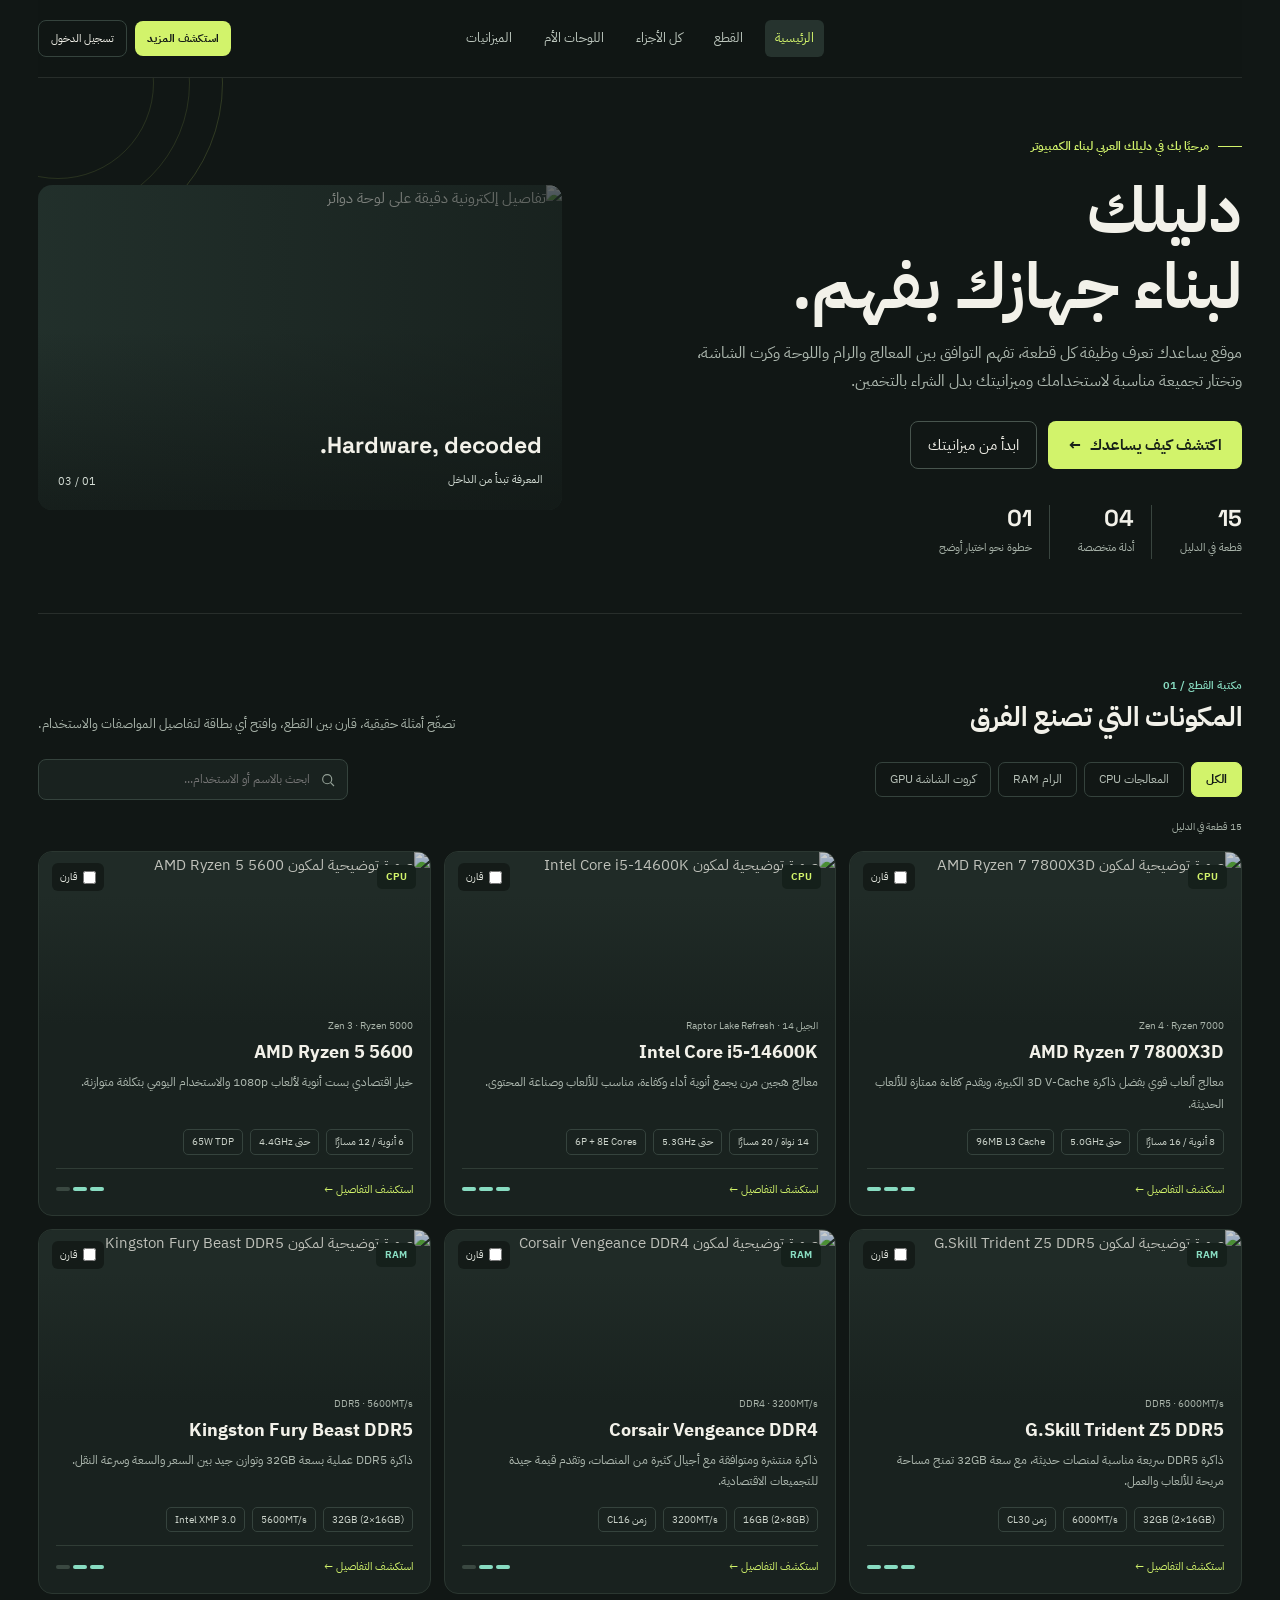
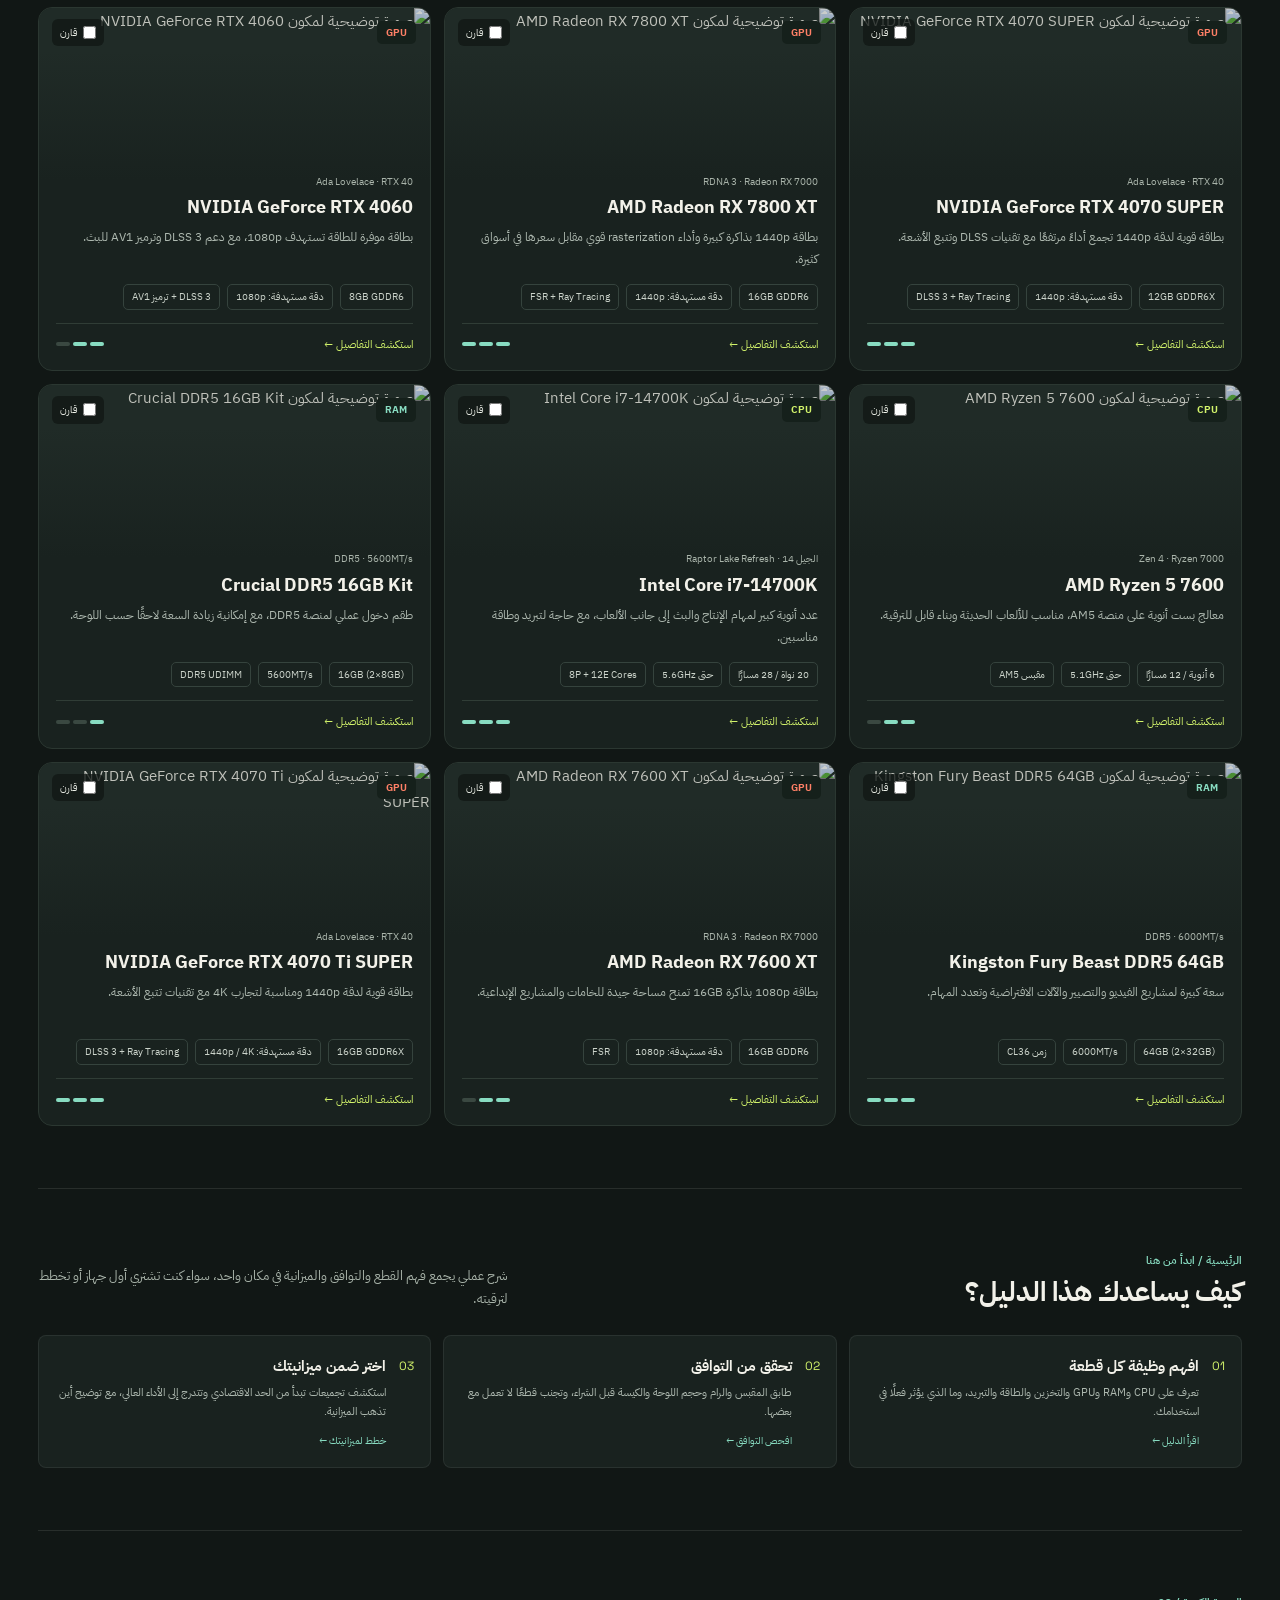
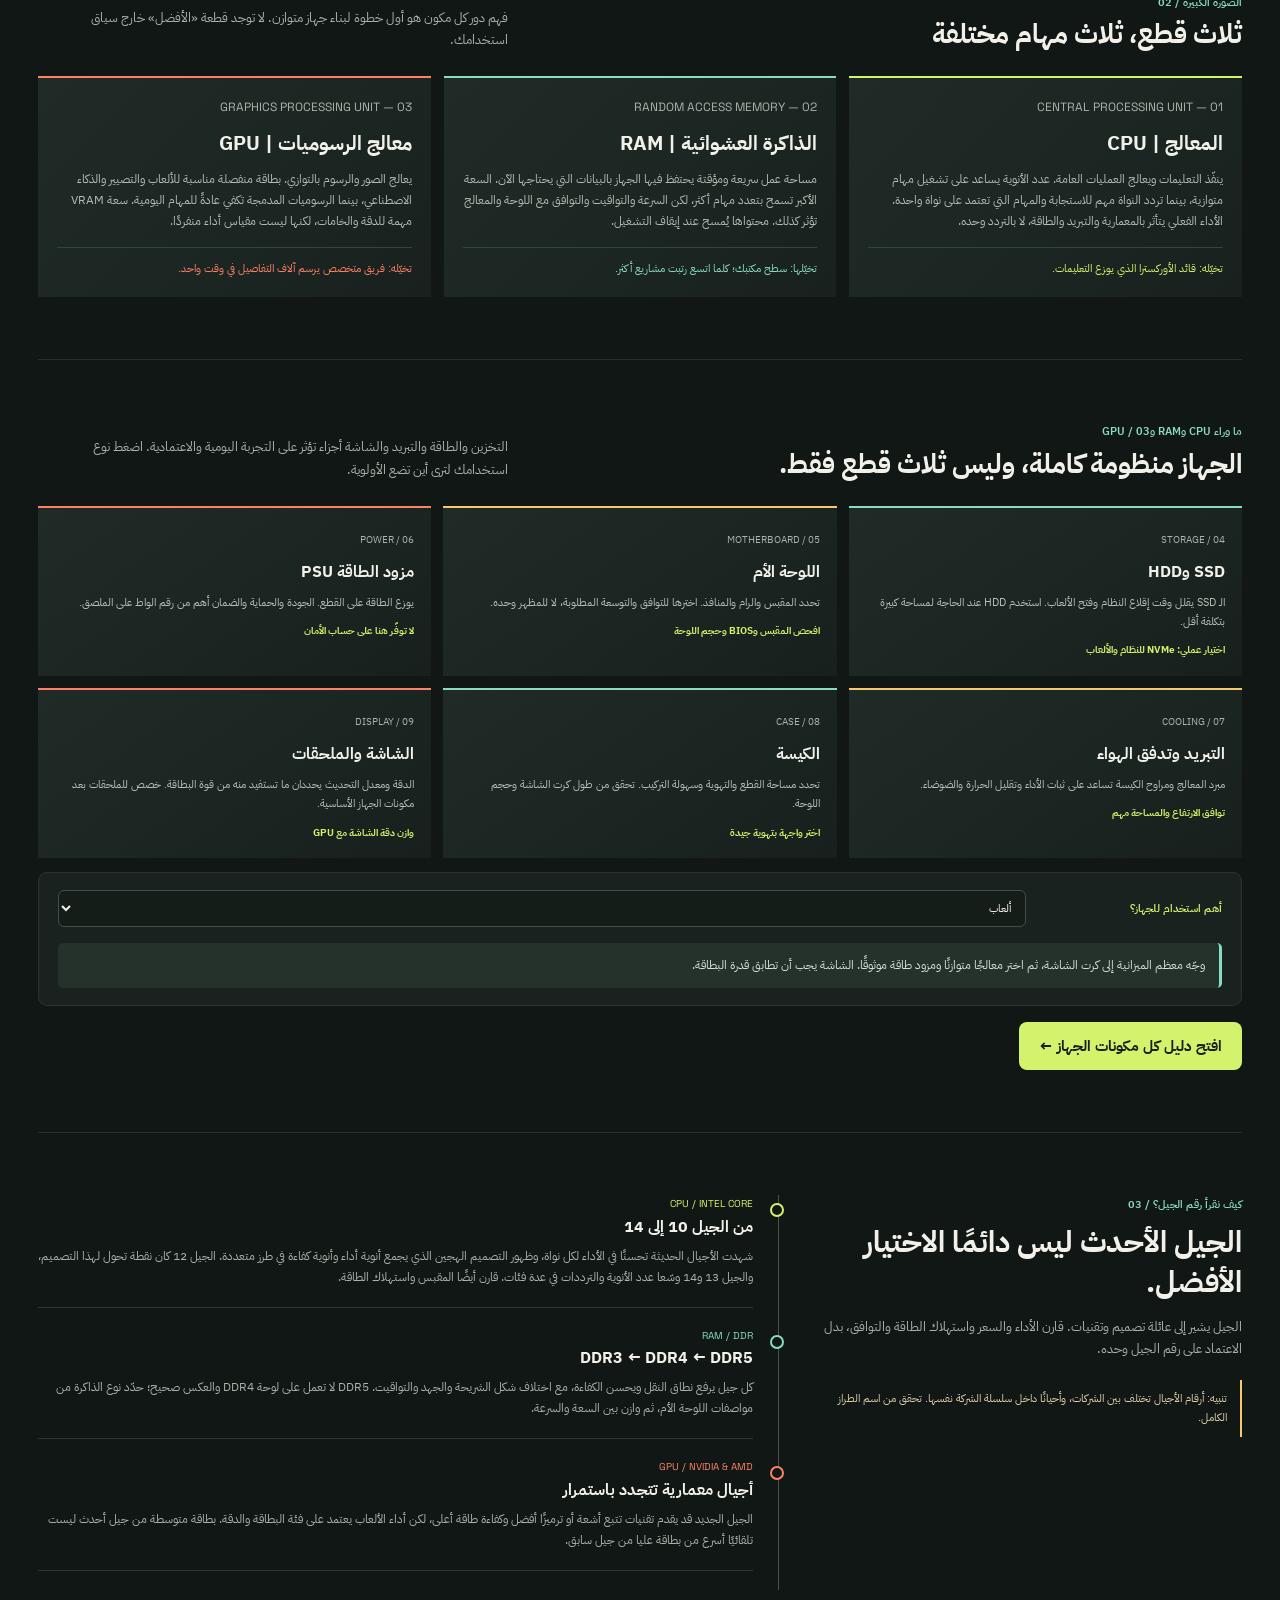
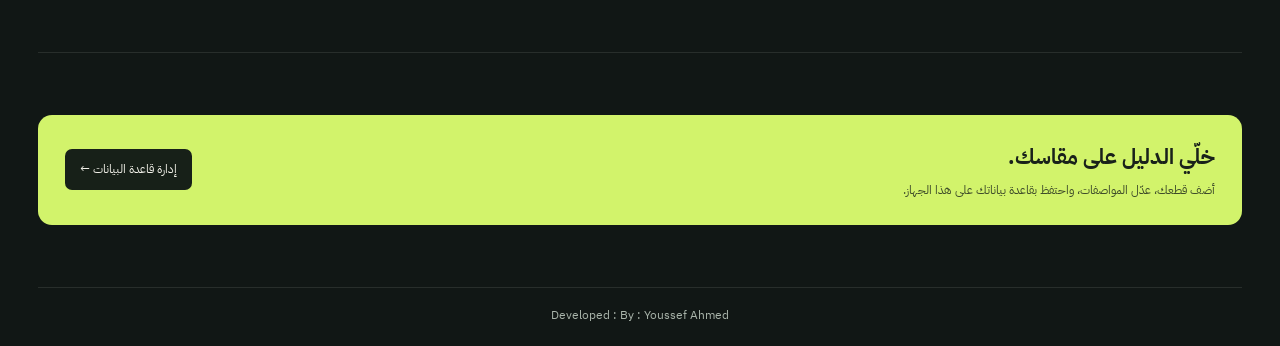
==== commit b61858c1: "Add files via upload" ====
--- a/index.html
+++ b/index.html
@@ -4,10 +4,11 @@
   <meta charset="UTF-8">
   <meta name="viewport" content="width=device-width, initial-scale=1.0">
   <meta name="theme-color" content="#111715">
-  <title>مِعمار | دليلك لفهم عتاد الكمبيوتر</title>
+  <title>دليل مكونات الكمبيوتر | الصفحة الرئيسية</title>
   <link rel="preconnect" href="https://fonts.googleapis.com">
   <link rel="preconnect" href="https://fonts.gstatic.com" crossorigin>
   <link href="https://fonts.googleapis.com/css2?family=IBM+Plex+Sans+Arabic:wght@400;500;600;700&family=Space+Grotesk:wght@400;500;600;700&display=swap" rel="stylesheet">
+  <link rel="stylesheet" href="guides.css">
   <style>
     :root{--ink:#111715;--ink-soft:#19221f;--panel:#202b27;--panel-2:#26332e;--line:#35433d;--paper:#f2f1e9;--muted:#a9b4aa;--lime:#d2f36b;--mint:#88dcc1;--coral:#ff8067;--gold:#f5c96c;--blue:#84c8e8;--radius:14px;--font:'IBM Plex Sans Arabic',sans-serif}
     *{box-sizing:border-box}html{scroll-behavior:smooth}body{margin:0;background:var(--ink);color:var(--paper);font-family:var(--font);font-size:15px;line-height:1.75}button,input,select,textarea{font:inherit}button{cursor:pointer}a{color:inherit;text-decoration:none}::selection{background:var(--lime);color:var(--ink)}
@@ -18,7 +19,7 @@
     .concept-grid{display:grid;grid-template-columns:repeat(3,1fr);gap:13px}.concept{padding:19px;border-top:2px solid var(--lime);background:linear-gradient(135deg,#202b27,#18211e);min-height:220px}.concept:nth-child(2){border-color:var(--mint)}.concept:nth-child(3){border-color:var(--coral)}.concept .concept-code{font-family:'Space Grotesk',sans-serif;font-size:12px;color:var(--muted)}.concept h3{font-size:20px;margin:8px 0}.concept p{font-size:12px;color:#b3beb4;margin:0}.concept .analogy{font-size:11px;color:var(--lime);margin-top:15px;padding-top:11px;border-top:1px solid #35433d}.concept:nth-child(2) .analogy{color:var(--mint)}.concept:nth-child(3) .analogy{color:var(--coral)}
     .generation-layout{display:grid;grid-template-columns:.72fr 1.28fr;gap:35px;align-items:start}.generation-copy{position:sticky;top:20px}.generation-copy h2{font-size:30px;line-height:1.35;margin:7px 0 12px}.generation-copy p{color:var(--muted);font-size:13px}.generation-copy .note{border-right:2px solid var(--gold);padding:9px 13px;margin-top:19px;color:#ddd0ac;font-size:11px}.timeline{border-right:1px solid #45534a;margin-right:7px;padding-right:25px}.era{position:relative;border-bottom:1px solid #2b3731;padding:0 0 19px;margin-bottom:19px}.era:before{content:'';position:absolute;right:-31px;top:8px;width:10px;height:10px;border:2px solid var(--lime);background:var(--ink);border-radius:50%}.era:nth-child(2):before{border-color:var(--mint)}.era:nth-child(3):before{border-color:var(--coral)}.era h3{font-size:16px;margin:0 0 5px}.era p{font-size:12px;color:var(--muted);margin:0}.era .era-label{font-family:'Space Grotesk',sans-serif;font-size:10px;color:var(--lime)}.era:nth-child(2) .era-label{color:var(--mint)}.era:nth-child(3) .era-label{color:var(--coral)}
     .guide-strip{background:var(--lime);color:#19211a;padding:24px 27px;border-radius:var(--radius);display:flex;align-items:center;justify-content:space-between;gap:20px}.guide-strip h2{font-size:21px;margin:0 0 4px}.guide-strip p{font-size:12px;margin:0;opacity:.8}.guide-strip button{background:#172018;color:var(--paper);border:0;border-radius:7px;padding:10px 15px;white-space:nowrap;font-size:12px}
-    footer{padding:23px 0 30px;border-top:1px solid rgba(242,241,233,.1);display:flex;align-items:center;justify-content:space-between;color:#929f94;font-size:10px}footer strong{color:var(--paper)}
+    footer{padding:23px 0 30px;border-top:1px solid rgba(242,241,233,.1);display:flex;align-items:center;justify-content:space-between;color:#929f94;font-size:10px}footer strong{color:var(--paper)}.site-credit{align-items:center;flex-direction:row;justify-content:center;padding:17px 0 20px;color:#a9b4aa;font-size:12px;letter-spacing:0;text-align:center}
     .overlay{position:fixed;inset:0;background:#080d0be0;z-index:20;display:none;align-items:center;justify-content:center;padding:20px;backdrop-filter:blur(5px)}.overlay.open{display:flex;animation:fadein .18s ease}.dialog{background:#1b2521;border:1px solid #425047;border-radius:14px;width:min(760px,100%);max-height:min(88vh,900px);overflow:auto;box-shadow:0 25px 90px #0008}.dialog-head{position:sticky;top:0;z-index:2;background:#1b2521;border-bottom:1px solid #334039;padding:16px 21px;display:flex;align-items:center;justify-content:space-between}.dialog-head h2{font-size:18px;margin:0}.close-button{width:34px;height:34px;border:1px solid #3a4940;border-radius:8px;background:transparent;color:var(--paper);font-size:19px;line-height:1}.dialog-content{padding:20px 22px}.detail-hero{display:grid;grid-template-columns:1fr 1fr;gap:19px;align-items:center}.detail-hero img{width:100%;height:200px;object-fit:cover;border-radius:9px}.detail-hero h3{font-size:22px;margin:6px 0}.detail-hero p{font-size:12px;color:#b4bfb5}.detail-block{border-top:1px solid #334039;padding:15px 0}.detail-block h4{font-size:13px;color:var(--lime);margin:0 0 7px}.detail-block p{font-size:12px;color:#c1cbc2;margin:0}.detail-specs{display:grid;grid-template-columns:repeat(3,1fr);gap:8px}.detail-spec{padding:10px;border:1px solid #35433d;border-radius:7px}.detail-spec small{display:block;color:#96a49a;font-size:10px}.detail-spec strong{font-size:12px}
     .db-dialog{width:min(1000px,100%)}.db-summary{display:flex;justify-content:space-between;align-items:center;gap:15px;margin-bottom:17px}.db-summary p{margin:0;color:#aeb9b0;font-size:12px}.db-actions{display:flex;gap:8px}.small-button{border:1px solid #46554b;background:transparent;color:var(--paper);border-radius:6px;padding:7px 10px;font-size:10px}.small-button:hover{border-color:var(--lime);color:var(--lime)}.db-layout{display:grid;grid-template-columns:1fr 290px;gap:20px;align-items:start}.db-table-wrap{overflow:auto;border:1px solid #334039;border-radius:9px}.db-table{border-collapse:collapse;width:100%;min-width:430px;text-align:right;font-size:11px}.db-table th,.db-table td{padding:10px 12px;border-bottom:1px solid #303c35}.db-table th{color:#98a59b;font-weight:500;background:#202a25}.db-table tr:last-child td{border-bottom:0}.db-table td:first-child{font-weight:600}.row-actions{display:flex;gap:7px}.row-actions button{background:none;border:0;color:var(--mint);font-size:10px;padding:0}.row-actions .delete{color:var(--coral)}.record-form{background:#202b26;border:1px solid #34423a;border-radius:9px;padding:14px}.record-form h3{font-size:14px;margin:0 0 12px}.field{margin-bottom:9px}.field label{display:block;font-size:10px;color:#aeb9b0;margin-bottom:4px}.field input,.field select,.field textarea{width:100%;background:#151d19;border:1px solid #3b4940;border-radius:6px;padding:8px 9px;color:var(--paper);outline:0;font-size:11px}.field input:focus,.field select:focus,.field textarea:focus{border-color:var(--lime)}.field textarea{resize:vertical;min-height:70px}.form-grid{display:grid;grid-template-columns:1fr 1fr;gap:8px}.form-submit{width:100%;border:0;border-radius:6px;background:var(--lime);padding:8px;color:#182018;font-size:11px;font-weight:700}.cancel-edit{display:none;width:100%;border:0;background:none;color:var(--muted);font-size:10px;padding:7px}.form-hint{font-size:9px;color:#849188;margin:10px 0 0}.compare-table{width:100%;border-collapse:collapse;font-size:12px}.compare-table th,.compare-table td{padding:12px;border-bottom:1px solid #35433d;text-align:right}.compare-table th{color:var(--lime)}.compare-table td:first-child{color:#9ba99e;width:120px}.toast{position:fixed;bottom:23px;left:50%;transform:translate(-50%,20px);background:var(--paper);color:var(--ink);padding:10px 17px;border-radius:7px;font-size:12px;opacity:0;pointer-events:none;transition:.22s;z-index:40}.toast.show{opacity:1;transform:translate(-50%,0)}
     @keyframes fadein{from{opacity:0}to{opacity:1}}@keyframes rise{from{opacity:0;transform:translateY(13px)}to{opacity:1;transform:translateY(0)}}.hero-copy,.hero-visual{animation:rise .6s ease both}.hero-visual{animation-delay:.12s}.component-card{animation:rise .35s ease both}
@@ -27,25 +28,41 @@
     @media(prefers-reduced-motion:reduce){*,*:before,*:after{scroll-behavior:auto!important;animation-duration:.01ms!important;transition-duration:.01ms!important}}
     .topbar{position:sticky;top:0;z-index:15;background:rgba(17,23,21,.92);backdrop-filter:blur(16px)}.topnav a.active{color:var(--lime)}.top-actions{gap:8px}.explore-link,.auth-trigger{border-radius:8px;padding:8px 12px;font-size:11px;white-space:nowrap;transition:.2s}.explore-link{color:var(--ink);background:var(--lime);font-weight:700}.explore-link:hover{background:#e0ff8e}.auth-trigger{color:var(--paper);border:1px solid var(--line);background:transparent}.auth-trigger:hover{border-color:var(--mint);color:var(--mint)}[hidden]{display:none!important}.auth-form{max-width:430px;margin:auto}.auth-form h3{font-size:17px;margin:0 0 4px}.auth-form>p,.auth-notice{font-size:11px;color:var(--muted);margin:0 0 16px}.auth-form .field{margin-bottom:12px}.auth-form .field input{font-size:13px;padding:10px}.auth-switch{display:block;width:100%;border:0;background:none;color:var(--mint);font-size:11px;padding:12px}.auth-feedback{min-height:24px;color:var(--coral);font-size:11px}.auth-notice{padding:10px 12px;border-right:2px solid var(--gold);color:#ddd0ac;background:#25291f}.users-dialog{width:min(760px,100%)}.users-table{width:100%;border-collapse:collapse;font-size:12px}.users-table th,.users-table td{padding:11px;border-bottom:1px solid #35433d;text-align:right}.users-table th{color:var(--mint);font-weight:600}.users-table button{background:none;border:0;color:var(--mint);font-size:10px;padding:4px}.users-table button.danger{color:var(--coral)}.admin-notice{font-size:11px;color:var(--gold);margin:0 0 15px}
     @media(max-width:650px){.topbar{justify-content:flex-start}.top-actions{gap:4px;min-width:0;flex-wrap:wrap}.explore-link,.auth-trigger{font-size:9px;padding:7px 7px}.auth-trigger{max-width:94px;overflow:hidden;text-overflow:ellipsis}.database-trigger{font-size:0;padding:7px 6px;min-width:34px;justify-content:center}.top-actions #openDatabase:before{content:'إدارة';font-size:9px}.top-actions #openUsers:before{content:'حسابات';font-size:9px}}
+    @media(max-width:650px){.topbar{height:auto;min-height:96px;align-items:flex-start;flex-direction:column;justify-content:flex-end;gap:7px;padding:9px 0 6px}.topnav{display:flex;width:100%;overflow:auto;gap:14px;white-space:nowrap;font-size:10px;order:2;scrollbar-width:none}.topnav::-webkit-scrollbar{display:none}.topnav a{font-size:10px}.top-actions{position:absolute;top:7px;left:0;gap:4px;flex-wrap:nowrap}}
+    html{scroll-padding-top:96px}.scroll-progress{position:fixed;z-index:50;top:0;right:0;width:0;height:3px;background:var(--lime);pointer-events:none;transition:width .08s linear}.catalog-status{min-height:30px;display:flex;align-items:center;justify-content:space-between;gap:10px;color:var(--muted);font-size:10px;margin:-7px 0 10px}.catalog-status button{border:0;background:transparent;color:var(--mint);font-size:10px;padding:4px}.catalog-status button:hover{color:var(--lime)}.back-to-top{position:fixed;z-index:12;left:20px;bottom:20px;width:42px;height:42px;display:grid;place-items:center;border:1px solid #58675d;border-radius:50%;background:#1c2822;color:var(--lime);font-size:19px;opacity:0;visibility:hidden;transform:translateY(8px);transition:opacity .2s,transform .2s,visibility .2s}.back-to-top.visible{opacity:1;visibility:visible;transform:translateY(0)}.back-to-top:hover{background:var(--lime);color:var(--ink)}.home-benefit{animation:rise .45s ease both}.home-benefit:nth-child(2){animation-delay:.08s}.home-benefit:nth-child(3){animation-delay:.16s}
+    @media(max-width:650px){.catalog-status{margin-top:-3px}.back-to-top{left:13px;bottom:13px;width:40px;height:40px}}
+    .topbar{position:sticky;top:0;justify-content:space-between}.topnav{position:absolute;left:50%;transform:translateX(-50%);width:max-content;gap:12px;align-items:center}.topnav a{padding:7px 10px;border-radius:6px;transition:background .2s,color .2s}.topnav a.active{background:#26332e;color:var(--lime)}.top-actions{margin-right:auto;gap:8px}.menu-toggle{display:none;width:38px;height:38px;padding:9px;border:1px solid var(--line);border-radius:8px;background:transparent;color:var(--paper);align-content:center;justify-items:center;gap:4px}.menu-toggle span{display:block;width:16px;height:1.5px;background:currentColor;transition:transform .2s,opacity .2s}.menu-toggle[aria-expanded="true"] span:first-child{transform:translateY(5.5px) rotate(45deg)}.menu-toggle[aria-expanded="true"] span:nth-child(2){opacity:0}.menu-toggle[aria-expanded="true"] span:last-child{transform:translateY(-5.5px) rotate(-45deg)}.home-benefits{display:grid;grid-template-columns:repeat(3,minmax(0,1fr));gap:12px}.home-benefit{display:grid;grid-template-columns:auto 1fr;gap:7px 13px;align-items:start;padding:17px 16px;background:var(--ink-soft);border:1px solid #ffffff12;border-radius:8px}.home-benefit-index{font-family:'Space Grotesk',sans-serif;color:var(--lime);font-size:12px;padding-top:3px}.home-benefit h3{font-size:15px;margin:0 0 4px}.home-benefit p{font-size:11px;color:#aeb9b0;margin:0}.home-benefit>a{grid-column:2;color:var(--mint);font-size:10px;margin-top:4px}.home-benefit>a:hover{color:var(--lime)}
+    @media(max-width:760px){.topbar{height:68px;min-height:68px;display:flex;flex-direction:row;align-items:center;justify-content:space-between;gap:8px;padding:0}.menu-toggle{display:grid;flex:none}.topnav{display:none;position:absolute;top:calc(100% + 8px);right:0;left:0;transform:none;width:auto;max-height:calc(100dvh - 100px);overflow:auto;align-items:stretch;flex-direction:column;gap:2px;padding:7px;background:#19221f;border:1px solid var(--line);border-radius:10px;box-shadow:0 16px 42px #0008}.topbar.menu-open .topnav{display:flex}.topnav a{padding:10px 11px;font-size:12px}.topnav a.active{background:#28372f}.top-actions{position:static;margin-right:auto;gap:5px;min-width:0;flex-wrap:nowrap}.explore-link,.auth-trigger{font-size:10px;padding:7px 9px}.auth-trigger{max-width:120px;overflow:hidden;text-overflow:ellipsis}.database-trigger{font-size:0;padding:8px 7px;min-width:34px;justify-content:center}.top-actions #openDatabase:before{content:'إدارة';font-size:9px}.top-actions #openUsers:before{content:'حسابات';font-size:9px}.home-benefits{grid-template-columns:1fr}}
   </style>
 </head>
 <body>
+  <div class="scroll-progress" id="scrollProgress" role="progressbar" aria-label="تقدم القراءة" aria-valuemin="0" aria-valuemax="100" aria-valuenow="0"></div>
   <div class="shell">
     <header class="topbar">
-      <nav class="topnav" aria-label="التنقل الرئيسي"><a href="index.html#catalog">المكونات</a><a href="motherboards.html">اللوحات الأم</a><a href="budgets.html">الميزانيات</a><a href="index.html#basics">الأساسيات</a></nav>
-      <div class="top-actions"><a class="explore-link" href="#catalog">استكشف المزيد</a><button class="auth-trigger" id="authButton">تسجيل الدخول</button><button class="database-trigger" id="openDatabase" hidden>لوحة المدير</button><button class="database-trigger" id="openUsers" hidden>الحسابات</button></div>
+      <button class="menu-toggle" id="menuToggle" type="button" aria-label="فتح القائمة" aria-expanded="false" aria-controls="topNav"><span></span><span></span><span></span></button>
+      <nav class="topnav" id="topNav" aria-label="التنقل الرئيسي"><a class="active" href="#home">الرئيسية</a><a href="#catalog">القطع</a><a href="components.html">كل الأجزاء</a><a href="motherboards.html">اللوحات الأم</a><a href="budgets.html">الميزانيات</a></nav>
+      <div class="top-actions"><a class="explore-link" href="#site-guide">استكشف المزيد</a><button class="auth-trigger" id="authButton">تسجيل الدخول</button><button class="database-trigger" id="openDatabase" hidden>لوحة المدير</button><button class="database-trigger" id="openUsers" hidden>الحسابات</button></div>
     </header>
-    <main id="home">
-      <section class="hero">
+    <main>
+      <section class="hero" id="home">
         <div class="hero-orbit"></div>
-        <div class="hero-copy"><div class="eyebrow">دليل عملي لفهم مكونات الكمبيوتر</div><h1>اعرف ما بداخل<br>جهازك، بذكاء.</h1><p>من سرعة المعالج إلى ذاكرة كرت الشاشة: شرح واضح للمكونات، الأجيال، والاستخدامات، يساعدك تختار القطعة المناسبة فعلًا.</p><div class="hero-cta"><a class="button-primary" href="#catalog">استكشف المكونات <span aria-hidden="true">←</span></a><a class="button-quiet" href="#basics">ابدأ من الأساسيات</a></div><div class="hero-stats"><div class="stat"><strong>03</strong><span>مكونات أساسية</span></div><div class="stat"><strong id="recordCount">09</strong><span>قطعة في الدليل</span></div><div class="stat"><strong>∞</strong><span>اختيارات ممكنة</span></div></div></div>
+        <div class="hero-copy"><div class="eyebrow">مرحبًا بك في دليلك العربي لبناء الكمبيوتر</div><h1>دليلك<br>لبناء جهازك بفهم.</h1><p>موقع يساعدك تعرف وظيفة كل قطعة، تفهم التوافق بين المعالج والرام واللوحة وكرت الشاشة، وتختار تجميعة مناسبة لاستخدامك وميزانيتك بدل الشراء بالتخمين.</p><div class="hero-cta"><a class="button-primary" href="#site-guide">اكتشف كيف يساعدك <span aria-hidden="true">←</span></a><a class="button-quiet" href="budgets.html">ابدأ من ميزانيتك</a></div><div class="hero-stats"><div class="stat"><strong id="recordCount">15</strong><span>قطعة في الدليل</span></div><div class="stat"><strong>04</strong><span>أدلة متخصصة</span></div><div class="stat"><strong>01</strong><span>خطوة نحو اختيار أوضح</span></div></div></div>
         <div class="hero-visual"><img src="https://images.unsplash.com/photo-1518770660439-4636190af475?auto=format&fit=crop&w=1300&q=85" alt="تفاصيل إلكترونية دقيقة على لوحة دوائر"><div class="visual-label"><div><strong>Hardware, decoded.</strong><br><span>المعرفة تبدأ من الداخل</span></div><span>01 / 03</span></div></div>
       </section>
       <section class="section" id="catalog">
         <div class="section-heading"><div><div class="section-kicker">مكتبة القطع / 01</div><h2>المكونات التي تصنع الفرق</h2></div><p>تصفّح أمثلة حقيقية، قارن بين القطع، وافتح أي بطاقة لتفاصيل المواصفات والاستخدام.</p></div>
         <div class="catalog-tools"><div class="filters" role="group" aria-label="تصفية نوع المكون"><button class="filter-btn active" data-filter="all">الكل</button><button class="filter-btn" data-filter="cpu">المعالجات CPU</button><button class="filter-btn" data-filter="ram">الرام RAM</button><button class="filter-btn" data-filter="gpu">كروت الشاشة GPU</button></div><label class="search"><svg viewBox="0 0 24 24" fill="none" stroke="currentColor" stroke-width="1.7"><circle cx="10.8" cy="10.8" r="6.8"/><path d="m16 16 5 5"/></svg><input id="searchInput" type="search" placeholder="ابحث بالاسم أو الاستخدام..." aria-label="ابحث في المكونات"></label></div>
+        <div class="catalog-status"><span id="catalogResultCount" aria-live="polite"></span><button id="clearCatalogFilters" type="button" hidden>مسح البحث والتصفية</button></div>
         <div class="catalog-grid" id="catalogGrid"></div>
         <div class="compare-bar" id="compareBar"><span id="compareCount">اختر قطعتين للمقارنة</span><button id="compareButton" disabled>قارن الآن</button></div>
+      </section>
+      <section class="section home-guide" id="site-guide">
+        <div class="section-heading"><div><div class="section-kicker">الرئيسية / ابدأ من هنا</div><h2>كيف يساعدك هذا الدليل؟</h2></div><p>شرح عملي يجمع فهم القطع والتوافق والميزانية في مكان واحد، سواء كنت تشتري أول جهاز أو تخطط لترقيته.</p></div>
+        <div class="home-benefits">
+          <article class="home-benefit"><span class="home-benefit-index">01</span><div><h3>افهم وظيفة كل قطعة</h3><p>تعرف على CPU وRAM وGPU والتخزين والطاقة والتبريد، وما الذي يؤثر فعلًا في استخدامك.</p></div><a href="components.html" aria-label="اقرأ شرح كل أجزاء الجهاز">اقرأ الدليل <span aria-hidden="true">←</span></a></article>
+          <article class="home-benefit"><span class="home-benefit-index">02</span><div><h3>تحقق من التوافق</h3><p>طابق المقبس والرام وحجم اللوحة والكيسة قبل الشراء، وتجنب قطعًا لا تعمل مع بعضها.</p></div><a href="motherboards.html" aria-label="افتح دليل اللوحات الأم">افحص التوافق <span aria-hidden="true">←</span></a></article>
+          <article class="home-benefit"><span class="home-benefit-index">03</span><div><h3>اختر ضمن ميزانيتك</h3><p>استكشف تجميعات تبدأ من الحد الاقتصادي وتتدرج إلى الأداء العالي، مع توضيح أين تذهب الميزانية.</p></div><a href="budgets.html" aria-label="استكشف الميزانيات والتجميعات">خطط لميزانيتك <span aria-hidden="true">←</span></a></article>
+        </div>
       </section>
       <section class="section" id="basics">
         <div class="section-heading"><div><div class="section-kicker">الصورة الكبيرة / 02</div><h2>ثلاث قطع، ثلاث مهام مختلفة</h2></div><p>فهم دور كل مكون هو أول خطوة لبناء جهاز متوازن. لا توجد قطعة «الأفضل» خارج سياق استخدامك.</p></div>
@@ -55,6 +72,19 @@
           <article class="concept"><div class="concept-code">03 — GRAPHICS PROCESSING UNIT</div><h3>معالج الرسوميات | GPU</h3><p>يعالج الصور والرسوم بالتوازي. بطاقة منفصلة مناسبة للألعاب والتصيير والذكاء الاصطناعي، بينما الرسوميات المدمجة تكفي عادةً للمهام اليومية. سعة VRAM مهمة للدقة والخامات، لكنها ليست مقياس أداء منفردًا.</p><div class="analogy">تخيّله: فريق متخصص يرسم آلاف التفاصيل في وقت واحد.</div></article>
         </div>
       </section>
+      <section class="section" id="system-map">
+        <div class="section-heading"><div><div class="section-kicker">ما وراء CPU وRAM وGPU / 03</div><h2>الجهاز منظومة كاملة، وليس ثلاث قطع فقط.</h2></div><p>التخزين والطاقة والتبريد والشاشة أجزاء تؤثر على التجربة اليومية والاعتمادية. اضغط نوع استخدامك لترى أين تضع الأولوية.</p></div>
+        <div class="component-more-grid">
+          <article class="component-more-card"><small>04 / STORAGE</small><h3>SSD وHDD</h3><p>الـ SSD يقلل وقت إقلاع النظام وفتح الألعاب. استخدم HDD عند الحاجة لمساحة كبيرة بتكلفة أقل.</p><strong>اختيار عملي: NVMe للنظام والألعاب</strong></article>
+          <article class="component-more-card"><small>05 / MOTHERBOARD</small><h3>اللوحة الأم</h3><p>تحدد المقبس والرام والمنافذ. اخترها للتوافق والتوسعة المطلوبة، لا للمظهر وحده.</p><strong>افحص المقبس وBIOS وحجم اللوحة</strong></article>
+          <article class="component-more-card"><small>06 / POWER</small><h3>مزود الطاقة PSU</h3><p>يوزع الطاقة على القطع. الجودة والحماية والضمان أهم من رقم الواط على الملصق.</p><strong>لا توفّر هنا على حساب الأمان</strong></article>
+          <article class="component-more-card"><small>07 / COOLING</small><h3>التبريد وتدفق الهواء</h3><p>مبرد المعالج ومراوح الكيسة تساعد على ثبات الأداء وتقليل الحرارة والضوضاء.</p><strong>توافق الارتفاع والمساحة مهم</strong></article>
+          <article class="component-more-card"><small>08 / CASE</small><h3>الكيسة</h3><p>تحدد مساحة القطع والتهوية وسهولة التركيب. تحقق من طول كرت الشاشة وحجم اللوحة.</p><strong>اختر واجهة بتهوية جيدة</strong></article>
+          <article class="component-more-card"><small>09 / DISPLAY</small><h3>الشاشة والملحقات</h3><p>الدقة ومعدل التحديث يحددان ما تستفيد منه من قوة البطاقة. خصص للملحقات بعد مكونات الجهاز الأساسية.</p><strong>وازن دقة الشاشة مع GPU</strong></article>
+        </div>
+        <div class="priority-panel" style="margin-top:14px"><label for="mainWorkload">أهم استخدام للجهاز؟</label><select id="mainWorkload"><option value="gaming">ألعاب</option><option value="study">دراسة واستخدام يومي</option><option value="creation">مونتاج وتصميم</option></select><div class="priority-result" id="mainWorkloadTip" aria-live="polite"></div></div>
+        <div style="margin-top:16px"><a class="button-primary" href="components.html">افتح دليل كل مكونات الجهاز ←</a></div>
+      </section>
       <section class="section" id="generations">
         <div class="generation-layout"><div class="generation-copy"><div class="section-kicker">كيف نقرأ رقم الجيل؟ / 03</div><h2>الجيل الأحدث ليس دائمًا الاختيار الأفضل.</h2><p>الجيل يشير إلى عائلة تصميم وتقنيات. قارن الأداء والسعر واستهلاك الطاقة والتوافق، بدل الاعتماد على رقم الجيل وحده.</p><div class="note">تنبيه: أرقام الأجيال تختلف بين الشركات، وأحيانًا داخل سلسلة الشركة نفسها. تحقق من اسم الطراز الكامل.</div></div><div class="timeline">
           <article class="era"><div class="era-label">CPU / INTEL CORE</div><h3>من الجيل 10 إلى 14</h3><p>شهدت الأجيال الحديثة تحسنًا في الأداء لكل نواة، وظهور التصميم الهجين الذي يجمع أنوية أداء وأنوية كفاءة في طرز متعددة. الجيل 12 كان نقطة تحول لهذا التصميم، والجيل 13 و14 وسّعا عدد الأنوية والترددات في عدة فئات. قارن أيضًا المقبس واستهلاك الطاقة.</p></article>
@@ -64,13 +94,14 @@
       </section>
       <section class="section"><div class="guide-strip"><div><h2>خلّي الدليل على مقاسك.</h2><p>أضف قطعك، عدّل المواصفات، واحتفظ بقاعدة بياناتك على هذا الجهاز.</p></div><button id="openDatabaseBottom">إدارة قاعدة البيانات ←</button></div></section>
     </main>
-    <footer><span><strong>مِعمار</strong> — دليل العتاد بدون تعقيد</span><span>البيانات محفوظة محليًا في متصفحك</span></footer>
+    <footer class="site-credit"><span>Developed : By : Youssef Ahmed</span></footer>
   </div>
-  <div class="overlay" id="authOverlay" role="dialog" aria-modal="true" aria-labelledby="authTitle"><div class="dialog"><div class="dialog-head"><h2 id="authTitle">حساب مِعمار</h2><button class="close-button" data-close="authOverlay" aria-label="إغلاق">×</button></div><div class="dialog-content"><form class="auth-form" id="loginForm"><h3>تسجيل الدخول</h3><p>ادخل إلى حسابك لمتابعة تجربتك.</p><div class="field"><label for="loginUsername">اسم المستخدم</label><input id="loginUsername" autocomplete="username" required minlength="3"></div><div class="field"><label for="loginPassword">كلمة المرور</label><input id="loginPassword" type="password" autocomplete="current-password" required minlength="8"></div><div class="auth-feedback" id="loginFeedback" aria-live="polite"></div><button class="form-submit" type="submit">دخول</button><button class="auth-switch" type="button" id="showRegister">إنشاء حساب جديد</button></form><form class="auth-form" id="registerForm" hidden><h3>إنشاء حساب</h3><p>الحساب الأول على هذا المتصفح سيحصل على صلاحية المدير.</p><div class="field"><label for="registerUsername">اسم المستخدم</label><input id="registerUsername" autocomplete="username" required minlength="3" maxlength="32"></div><div class="field"><label for="registerPassword">كلمة المرور (8 أحرف على الأقل)</label><input id="registerPassword" type="password" autocomplete="new-password" required minlength="8"></div><div class="field"><label for="registerConfirm">تأكيد كلمة المرور</label><input id="registerConfirm" type="password" autocomplete="new-password" required minlength="8"></div><div class="auth-feedback" id="registerFeedback" aria-live="polite"></div><button class="form-submit" type="submit">إنشاء الحساب</button><button class="auth-switch" type="button" id="showLogin">لدي حساب بالفعل</button></form><p class="auth-notice">نسخة محلية: الحسابات والصلاحيات محفوظة في هذا المتصفح فقط. لا تستخدم كلمة مرور حقيقية؛ يلزم خادم وقاعدة بيانات آمنة للنشر.</p></div></div></div>
+  <div class="overlay" id="authOverlay" role="dialog" aria-modal="true" aria-labelledby="authTitle"><div class="dialog"><div class="dialog-head"><h2 id="authTitle">الحساب الشخصي</h2><button class="close-button" data-close="authOverlay" aria-label="إغلاق">×</button></div><div class="dialog-content"><form class="auth-form" id="loginForm"><h3>تسجيل الدخول</h3><p>ادخل إلى حسابك لمتابعة تجربتك.</p><div class="field"><label for="loginUsername">اسم المستخدم</label><input id="loginUsername" autocomplete="username" required minlength="3"></div><div class="field"><label for="loginPassword">كلمة المرور</label><input id="loginPassword" type="password" autocomplete="current-password" required minlength="8"></div><div class="auth-feedback" id="loginFeedback" aria-live="polite"></div><button class="form-submit" type="submit">دخول</button><button class="auth-switch" type="button" id="showRegister">إنشاء حساب جديد</button></form><form class="auth-form" id="registerForm" hidden><h3>إنشاء حساب</h3><p>الحساب الأول على هذا المتصفح سيحصل على صلاحية المدير.</p><div class="field"><label for="registerUsername">اسم المستخدم</label><input id="registerUsername" autocomplete="username" required minlength="3" maxlength="32"></div><div class="field"><label for="registerPassword">كلمة المرور (8 أحرف على الأقل)</label><input id="registerPassword" type="password" autocomplete="new-password" required minlength="8"></div><div class="field"><label for="registerConfirm">تأكيد كلمة المرور</label><input id="registerConfirm" type="password" autocomplete="new-password" required minlength="8"></div><div class="auth-feedback" id="registerFeedback" aria-live="polite"></div><button class="form-submit" type="submit">إنشاء الحساب</button><button class="auth-switch" type="button" id="showLogin">لدي حساب بالفعل</button></form><p class="auth-notice">نسخة محلية: الحسابات والصلاحيات محفوظة في هذا المتصفح فقط. لا تستخدم كلمة مرور حقيقية؛ يلزم خادم وقاعدة بيانات آمنة للنشر.</p></div></div></div>
   <div class="overlay" id="usersOverlay" role="dialog" aria-modal="true" aria-labelledby="usersTitle"><div class="dialog users-dialog"><div class="dialog-head"><h2 id="usersTitle">إدارة الحسابات</h2><button class="close-button" data-close="usersOverlay" aria-label="إغلاق">×</button></div><div class="dialog-content"><p class="admin-notice">صلاحيات محلية لهذا المتصفح فقط، وليست نظام صلاحيات آمنًا للنشر.</p><div class="db-table-wrap"><table class="users-table"><thead><tr><th>المستخدم</th><th>الصلاحية</th><th>إجراء</th></tr></thead><tbody id="usersRows"></tbody></table></div></div></div></div>
   <div class="overlay" id="detailOverlay" role="dialog" aria-modal="true" aria-labelledby="detailTitle"><div class="dialog"><div class="dialog-head"><h2 id="detailTitle">تفاصيل القطعة</h2><button class="close-button" data-close="detailOverlay" aria-label="إغلاق">×</button></div><div class="dialog-content" id="detailContent"></div></div></div>
   <div class="overlay" id="databaseOverlay" role="dialog" aria-modal="true" aria-labelledby="databaseTitle"><div class="dialog db-dialog"><div class="dialog-head"><h2 id="databaseTitle">قاعدة بيانات المكونات</h2><button class="close-button" data-close="databaseOverlay" aria-label="إغلاق">×</button></div><div class="dialog-content"><div class="db-summary"><p id="databaseSummary">تعديل وإضافة السجلات وحفظها على هذا الجهاز.</p><div class="db-actions"><button class="small-button" id="exportButton">تصدير JSON</button><button class="small-button" id="importButton">استيراد JSON</button><input type="file" id="importFile" accept=".json,application/json" hidden></div></div><div class="db-layout"><div class="db-table-wrap"><table class="db-table"><thead><tr><th>اسم القطعة</th><th>النوع</th><th>الجيل</th><th>إجراء</th></tr></thead><tbody id="databaseRows"></tbody></table></div><form class="record-form" id="recordForm"><h3 id="formTitle">إضافة قطعة</h3><input type="hidden" id="recordId"><div class="field"><label for="recordName">اسم القطعة</label><input id="recordName" required maxlength="80" placeholder="مثال: Ryzen 7 7800X3D"></div><div class="form-grid"><div class="field"><label for="recordType">النوع</label><select id="recordType"><option value="cpu">CPU معالج</option><option value="ram">RAM ذاكرة</option><option value="gpu">GPU رسوميات</option></select></div><div class="field"><label for="recordGeneration">الجيل / الفئة</label><input id="recordGeneration" required maxlength="60" placeholder="مثال: Zen 4"></div></div><div class="field"><label for="recordSpecs">مواصفات مختصرة، افصل بينها بفاصلة</label><input id="recordSpecs" maxlength="140" placeholder="8 أنوية, حتى 5.0GHz"></div><div class="field"><label for="recordSummary">نبذة الاستخدام</label><textarea id="recordSummary" required maxlength="240" placeholder="لمن تناسب هذه القطعة؟"></textarea></div><div class="field"><label for="recordDetails">شرح تفصيلي</label><textarea id="recordDetails" maxlength="1200" placeholder="المعمارية، الأداء، المزايا والقيود..."></textarea></div><div class="field"><label for="recordUse">الاستخدام الأنسب</label><input id="recordUse" maxlength="90" placeholder="ألعاب بدقة 1440p"></div><button class="form-submit" type="submit">حفظ القطعة</button><button class="cancel-edit" id="cancelEdit" type="button">إلغاء التعديل</button><p class="form-hint">السجلات لا تغادر متصفحك. استخدم التصدير لنسخة احتياطية.</p></form></div></div></div></div>
   <div class="overlay" id="compareOverlay" role="dialog" aria-modal="true" aria-labelledby="compareTitle"><div class="dialog"><div class="dialog-head"><h2 id="compareTitle">مقارنة القطع</h2><button class="close-button" data-close="compareOverlay" aria-label="إغلاق">×</button></div><div class="dialog-content" id="compareContent"></div></div></div>
+  <button class="back-to-top" id="backToTop" type="button" aria-label="العودة إلى أعلى الصفحة" title="العودة إلى الأعلى">↑</button>
   <div class="toast" id="toast" role="status" aria-live="polite"></div>
   <script>
     const initialRecords = [
@@ -82,9 +113,17 @@
       {id:'ram-ddr5-pro',type:'ram',name:'Kingston Fury Beast DDR5',generation:'DDR5 · 5600MT/s',summary:'ذاكرة DDR5 عملية بسعة 32GB وتوازن جيد بين السعر والسعة وسرعة النقل.',details:'خيار 32GB من DDR5 مناسب لمنصة حديثة تريد سعة مريحة دون دفع سعر أطقم الترددات الأعلى. الأداء الفعلي يتأثر بتواقيت الذاكرة ودعم المعالج واللوحة، كما أن الزيادة في سرعة الذاكرة لا تعطي مكسبًا متساويًا في كل التطبيقات.',specs:['32GB (2×16GB)','5600MT/s','Intel XMP 3.0'],use:'ألعاب وأعمال يومية على DDR5',image:'https://images.unsplash.com/photo-1562976540-1502c2145186?auto=format&fit=crop&w=900&q=80',score:2},
       {id:'gpu-4070s',type:'gpu',name:'NVIDIA GeForce RTX 4070 SUPER',generation:'Ada Lovelace · RTX 40',summary:'بطاقة قوية لدقة 1440p تجمع أداءً مرتفعًا مع تقنيات DLSS وتتبع الأشعة.',details:'تقدم أداءً قويًا للألعاب بدقة 1440p، وذاكرة 12GB GDDR6X. تدعم DLSS 3 وتوليد الإطارات وتتبع الأشعة، كما توفر أدوات ترميز مفيدة للبث والإنتاج. استفد من مراجعات الأداء للعبة والدقة المستهدفتين، وتأكد من مزود طاقة مناسب.',specs:['12GB GDDR6X','دقة مستهدفة: 1440p','DLSS 3 + Ray Tracing'],use:'ألعاب 1440p، بث، وتسريع تطبيقات',image:'https://images.unsplash.com/photo-1587202372775-e229f172b9d7?auto=format&fit=crop&w=900&q=80',score:3},
       {id:'gpu-7800xt',type:'gpu',name:'AMD Radeon RX 7800 XT',generation:'RDNA 3 · Radeon RX 7000',summary:'بطاقة 1440p بذاكرة كبيرة وأداء rasterization قوي مقابل سعرها في أسواق كثيرة.',details:'تأتي بذاكرة 16GB GDDR6، ما يوفر مساحة جيدة للخامات عالية الجودة. تقدم أداءً قويًا في العرض التقليدي، وتدعم FSR لتكبير الصورة. أداء تتبع الأشعة يختلف بحسب اللعبة، لذا قارن نتائج الألعاب التي تهمك مباشرة.',specs:['16GB GDDR6','دقة مستهدفة: 1440p','FSR + Ray Tracing'],use:'ألعاب 1440p وخامات عالية',image:'https://images.unsplash.com/photo-1587202372775-e229f172b9d7?auto=format&fit=crop&w=900&q=80',score:3},
-      {id:'gpu-4060',type:'gpu',name:'NVIDIA GeForce RTX 4060',generation:'Ada Lovelace · RTX 40',summary:'بطاقة موفرة للطاقة تستهدف 1080p، مع دعم DLSS 3 وترميز AV1 للبث.',details:'بطاقة مدمجة واستهلاكها منخفض نسبيًا، بذاكرة 8GB. مناسبة لألعاب 1080p وإنتاج الفيديو الخفيف، مع دعم ميزات NVIDIA الحديثة. سعة الذاكرة قد تصبح محدودة في بعض الألعاب الحديثة عند دقات وخامات مرتفعة؛ ادرس مراجعات الاستخدام المستهدف.',specs:['8GB GDDR6','دقة مستهدفة: 1080p','DLSS 3 + ترميز AV1'],use:'ألعاب 1080p وأجهزة صغيرة',image:'https://images.unsplash.com/photo-1587202372775-e229f172b9d7?auto=format&fit=crop&w=900&q=80',score:2}
+      {id:'gpu-4060',type:'gpu',name:'NVIDIA GeForce RTX 4060',generation:'Ada Lovelace · RTX 40',summary:'بطاقة موفرة للطاقة تستهدف 1080p، مع دعم DLSS 3 وترميز AV1 للبث.',details:'بطاقة مدمجة واستهلاكها منخفض نسبيًا، بذاكرة 8GB. مناسبة لألعاب 1080p وإنتاج الفيديو الخفيف، مع دعم ميزات NVIDIA الحديثة. سعة الذاكرة قد تصبح محدودة في بعض الألعاب الحديثة عند دقات وخامات مرتفعة؛ ادرس مراجعات الاستخدام المستهدف.',specs:['8GB GDDR6','دقة مستهدفة: 1080p','DLSS 3 + ترميز AV1'],use:'ألعاب 1080p وأجهزة صغيرة',image:'https://images.unsplash.com/photo-1587202372775-e229f172b9d7?auto=format&fit=crop&w=900&q=80',score:2},
+      {id:'cpu-7600',type:'cpu',name:'AMD Ryzen 5 7600',generation:'Zen 4 · Ryzen 7000',summary:'معالج بست أنوية على منصة AM5، مناسب للألعاب الحديثة وبناء قابل للترقية.',details:'يقدم 6 أنوية و12 مسارًا وأداء قويًا لكل نواة. يأتي برسوميات مدمجة بسيطة للتشخيص والاستخدام الأساسي، ويحتاج بطاقة منفصلة للألعاب الجادة. يدعم DDR5 ومقبس AM5.',specs:['6 أنوية / 12 مسارًا','حتى 5.1GHz','مقبس AM5'],use:'ألعاب 1080p و1440p وتجميعة AM5',image:'https://images.unsplash.com/photo-1591799264318-7e6ef8ddb7ea?auto=format&fit=crop&w=900&q=80',score:2},
+      {id:'cpu-14700k',type:'cpu',name:'Intel Core i7-14700K',generation:'الجيل 14 · Raptor Lake Refresh',summary:'عدد أنوية كبير لمهام الإنتاج والبث إلى جانب الألعاب، مع حاجة لتبريد وطاقة مناسبين.',details:'تصميم هجين يضم 8 أنوية أداء و12 نواة كفاءة. يبرع في تعدد المهام والتصيير، لكنه قد يستهلك طاقة مرتفعة تحت الضغط الكامل. اختر لوحة متوافقة مع LGA1700 وتحقق من دعم BIOS والتبريد.',specs:['20 نواة / 28 مسارًا','حتى 5.6GHz','8P + 12E Cores'],use:'إنتاج محتوى وبث وألعاب متقدمة',image:'https://images.unsplash.com/photo-1591799264318-7e6ef8ddb7ea?auto=format&fit=crop&w=900&q=80',score:3},
+      {id:'ram-ddr5-16',type:'ram',name:'Crucial DDR5 16GB Kit',generation:'DDR5 · 5600MT/s',summary:'طقم دخول عملي لمنصة DDR5، مع إمكانية زيادة السعة لاحقًا حسب اللوحة.',details:'يتكون من وحدتين 8GB للاستفادة من القناتين. سعة 16GB تكفي الاستخدام اليومي وألعابًا عديدة، لكن 32GB أريح للألعاب الحديثة وتعدد البرامج. راجع مواصفات اللوحة قبل الشراء.',specs:['16GB (2×8GB)','5600MT/s','DDR5 UDIMM'],use:'استخدام يومي وتجميعة DDR5 اقتصادية',image:'https://images.unsplash.com/photo-1562976540-1502c2145186?auto=format&fit=crop&w=900&q=80',score:1},
+      {id:'ram-ddr5-64',type:'ram',name:'Kingston Fury Beast DDR5 64GB',generation:'DDR5 · 6000MT/s',summary:'سعة كبيرة لمشاريع الفيديو والتصيير والآلات الافتراضية وتعدد المهام.',details:'طقم 64GB (2×32GB) مناسب عندما تستهلك التطبيقات ذاكرة فعلية كبيرة. الألعاب وحدها لا تحتاج هذه السعة عادةً؛ وجّه فرق السعر إلى بطاقة الرسوميات إن كان هدفك اللعب.',specs:['64GB (2×32GB)','6000MT/s','زمن CL36'],use:'تحرير فيديو ومشاريع كبيرة ومحطات عمل',image:'https://images.unsplash.com/photo-1562976540-1502c2145186?auto=format&fit=crop&w=900&q=80',score:3},
+      {id:'gpu-7600xt',type:'gpu',name:'AMD Radeon RX 7600 XT',generation:'RDNA 3 · Radeon RX 7000',summary:'بطاقة 1080p بذاكرة 16GB تمنح مساحة جيدة للخامات والمشاريع الإبداعية.',details:'تقدم أداءً ملائمًا لألعاب 1080p وذاكرة 16GB GDDR6. استفد من FSR في الألعاب الداعمة، وقارن استهلاك الطاقة والأداء الفعلي قبل الشراء؛ سعة الذاكرة لا تعني وحدها سرعة أعلى.',specs:['16GB GDDR6','دقة مستهدفة: 1080p','FSR'],use:'ألعاب 1080p وخامات كبيرة',image:'https://images.unsplash.com/photo-1587202372775-e229f172b9d7?auto=format&fit=crop&w=900&q=80',score:2},
+      {id:'gpu-4070tis',type:'gpu',name:'NVIDIA GeForce RTX 4070 Ti SUPER',generation:'Ada Lovelace · RTX 40',summary:'بطاقة قوية لدقة 1440p ومناسبة لتجارب 4K مع تقنيات تتبع الأشعة.',details:'ذاكرة 16GB GDDR6X مع أداء مرتفع في الألعاب والتصيير المدعوم بتقنيات NVIDIA. اختر مزود طاقة وكيسة تسمحان بالأبعاد والتوصيلات المطلوبة، ووازن سعرها مع أداء البدائل في برامجك.',specs:['16GB GDDR6X','دقة مستهدفة: 1440p / 4K','DLSS 3 + Ray Tracing'],use:'ألعاب 1440p عالية الإعدادات وإنتاج GPU',image:'https://images.unsplash.com/photo-1587202372775-e229f172b9d7?auto=format&fit=crop&w=900&q=80',score:3}
     ];
     const storageKey = 'memar-hardware-records-v1';
+    const catalogVersion = 2;
+    const catalogVersionKey = 'memar-catalog-version-v2';
     const usersStorageKey = 'memar-users-v1';
     const sessionStorageKey = 'memar-session-v1';
     let records = loadRecords();
@@ -101,7 +140,7 @@
     const typeShort = {cpu:'CPU',ram:'RAM',gpu:'GPU'};
     const typeClass = {cpu:'',ram:'ram',gpu:'gpu'};
     const imageFallbacks = {cpu:'https://images.unsplash.com/photo-1591799264318-7e6ef8ddb7ea?auto=format&fit=crop&w=900&q=80',ram:'https://images.unsplash.com/photo-1562976540-1502c2145186?auto=format&fit=crop&w=900&q=80',gpu:'https://images.unsplash.com/photo-1587202372775-e229f172b9d7?auto=format&fit=crop&w=900&q=80'};
-    function loadRecords(){try{const saved=localStorage.getItem(storageKey);if(!saved)return initialRecords.map(item=>({...item}));const parsed=JSON.parse(saved);return Array.isArray(parsed)?parsed:initialRecords.map(item=>({...item}));}catch{return initialRecords.map(item=>({...item}));}}
+    function loadRecords(){const defaults=initialRecords.map(item=>({...item}));try{const saved=localStorage.getItem(storageKey);if(!saved){localStorage.setItem(catalogVersionKey,'2');return defaults;}const parsed=JSON.parse(saved);if(!Array.isArray(parsed))return defaults;if(localStorage.getItem(catalogVersionKey)==='2')return parsed;const ids=new Set(parsed.map(item=>item.id));const merged=[...parsed,...defaults.filter(item=>!ids.has(item.id))];localStorage.setItem(storageKey,JSON.stringify(merged));localStorage.setItem(catalogVersionKey,'2');return merged;}catch{return defaults;}}
     function saveRecords(){localStorage.setItem(storageKey,JSON.stringify(records));if(remoteMode)apiRequest('/api/admin/records',{method:'PUT',body:JSON.stringify({records})}).catch(exception=>showToast(exception.message||'تعذر حفظ التغييرات على الخادم'));}
     function loadUsers(){try{const saved=JSON.parse(localStorage.getItem(usersStorageKey)||'[]');return Array.isArray(saved)?saved:[];}catch{return[];}}
     function saveUsers(){if(!remoteMode)localStorage.setItem(usersStorageKey,JSON.stringify(users));}
@@ -127,13 +166,20 @@
     function showCompare(){const chosen=selectedForCompare.map(id=>records.find(item=>item.id===id)).filter(Boolean);if(chosen.length!==2)return;const rows=[['النوع',item=>typeNames[item.type]||item.type],['الجيل / الفئة',item=>item.generation],['المواصفات',item=>(item.specs||[]).join(' · ')],['الاستخدام',item=>item.use||'غير محدد'],['نبذة',item=>item.summary]];document.getElementById('compareContent').innerHTML=`<table class="compare-table"><thead><tr><th>عنصر المقارنة</th>${chosen.map(item=>`<th>${escapeHtml(item.name)}</th>`).join('')}</tr></thead><tbody>${rows.map(([label,getValue])=>`<tr><td>${label}</td>${chosen.map(item=>`<td>${escapeHtml(getValue(item))}</td>`).join('')}</tr>`).join('')}</tbody></table>`;openOverlay('compareOverlay');}
     function renderDatabase(){document.getElementById('databaseRows').innerHTML=records.map(item=>`<tr><td>${escapeHtml(item.name)}</td><td>${typeShort[item.type]||item.type}</td><td>${escapeHtml(item.generation)}</td><td><div class="row-actions"><button data-edit="${escapeHtml(item.id)}">تعديل</button><button class="delete" data-delete="${escapeHtml(item.id)}">حذف</button></div></td></tr>`).join('')||'<tr><td colspan="4">لا توجد سجلات بعد، أضف أول قطعة من النموذج.</td></tr>';document.getElementById('databaseSummary').textContent=remoteMode?`${records.length} سجل محفوظ في قاعدة SQLite على الخادم.`:`${records.length} سجل محفوظ محليًا في هذا المتصفح.`;document.getElementById('exportButton').textContent='تنزيل نسخة كاملة';document.getElementById('importButton').textContent='استعادة نسخة';document.getElementById('exportButton').disabled=!isSiteOwner();document.getElementById('importButton').disabled=!isSiteOwner();}
     function prepareSetupTokenField(){let field=document.getElementById('setupTokenField');if(field)return field;field=document.createElement('div');field.id='setupTokenField';field.className='field';field.hidden=true;field.innerHTML='<label for="setupToken">رمز إعداد المدير</label><input id="setupToken" type="password" autocomplete="off">';const feedback=document.getElementById('registerFeedback');feedback.before(field);return field;}
-    async function connectServerDatabase(){try{const response=await fetch('/api/records',{credentials:'same-origin'});if(!response.ok)throw new Error('api-unavailable');remoteMode=true;records=await response.json();const auth=await apiRequest('/api/auth/status');remoteSetupRequired=Boolean(auth.setupRequired);remoteCatalogNeedsSeed=records.length===0;currentUser=auth.user;users=[];const setupField=prepareSetupTokenField();setupField.hidden=!remoteSetupRequired;document.querySelector('#registerForm>p').textContent=remoteSetupRequired?'أنشئ الحساب الأول باسم iyr3 باستخدام رمز الإعداد السري من الخادم.':'إنشاء حساب مستخدم جديد على الموقع.';document.querySelector('.auth-notice').textContent='حساباتك وبياناتك محفوظة في قاعدة بيانات الخادم. استخدم النسخ الاحتياطي من لوحة المدير.';document.querySelector('.admin-notice').textContent='إدارة حسابات قاعدة البيانات على الخادم. تتضمن النسخة الاحتياطية تجزئات كلمات المرور؛ احتفظ بها بشكل خاص.';document.querySelector('footer span:last-child').textContent='البيانات محفوظة في قاعدة بيانات الخادم';document.querySelector('.guide-strip p').textContent='أضف القطع وعدّلها، وستبقى محفوظة في قاعدة بيانات الموقع.';refreshAuth();renderCatalog();await seedRemoteCatalogIfNeeded();}catch{if(remoteMode){remoteMode=false;records=loadRecords();users=loadUsers();currentUser=restoreSession();refreshAuth();renderCatalog();}}}
-    async function seedRemoteCatalogIfNeeded(){if(!remoteMode||!remoteCatalogNeedsSeed||!isAdmin())return;try{await apiRequest('/api/admin/seed',{method:'POST',body:JSON.stringify({records:initialRecords})});records=await apiRequest('/api/records');remoteCatalogNeedsSeed=false;renderCatalog();}catch(exception){showToast(exception.message||'تعذرت تهيئة مكتبة القطع');}}
+    async function connectServerDatabase(){try{const response=await fetch('/api/records',{credentials:'same-origin'});if(!response.ok)throw new Error('api-unavailable');remoteMode=true;records=await response.json();const auth=await apiRequest('/api/auth/status');remoteSetupRequired=Boolean(auth.setupRequired);currentUser=auth.user;users=[];const setupField=prepareSetupTokenField();setupField.hidden=!remoteSetupRequired;document.querySelector('#registerForm>p').textContent=remoteSetupRequired?'أنشئ الحساب الأول باسم iyr3 باستخدام رمز الإعداد السري من الخادم.':'إنشاء حساب مستخدم جديد على الموقع.';document.querySelector('.auth-notice').textContent='حساباتك وبياناتك محفوظة في قاعدة بيانات الخادم. استخدم النسخ الاحتياطي من لوحة المدير.';document.querySelector('.admin-notice').textContent='إدارة حسابات قاعدة البيانات على الخادم. تتضمن النسخة الاحتياطية تجزئات كلمات المرور؛ احتفظ بها بشكل خاص.';document.querySelector('.guide-strip p').textContent='أضف القطع وعدّلها، وستبقى محفوظة في قاعدة بيانات الموقع.';refreshAuth();renderCatalog();await seedRemoteCatalogIfNeeded();}catch{if(remoteMode){remoteMode=false;records=loadRecords();users=loadUsers();currentUser=restoreSession();refreshAuth();renderCatalog();}}}
+    async function seedRemoteCatalogIfNeeded(){if(!remoteMode||!isSiteOwner())return;try{await apiRequest('/api/admin/seed',{method:'POST',body:JSON.stringify({records:initialRecords,version:catalogVersion})});records=await apiRequest('/api/records');remoteCatalogNeedsSeed=false;renderCatalog();}catch(exception){showToast(exception.message||'تعذرت تهيئة مكتبة القطع');}}
     function resetForm(){document.getElementById('recordForm').reset();document.getElementById('recordId').value='';document.getElementById('formTitle').textContent='إضافة قطعة';document.querySelector('.form-submit').textContent='حفظ القطعة';document.getElementById('cancelEdit').style.display='none';}
     function startEdit(id){const item=records.find(record=>record.id===id);if(!item)return;document.getElementById('recordId').value=item.id;document.getElementById('recordName').value=item.name;document.getElementById('recordType').value=item.type;document.getElementById('recordGeneration').value=item.generation;document.getElementById('recordSpecs').value=(item.specs||[]).join(', ');document.getElementById('recordSummary').value=item.summary;document.getElementById('recordDetails').value=item.details||'';document.getElementById('recordUse').value=item.use||'';document.getElementById('formTitle').textContent='تعديل قطعة';document.querySelector('.form-submit').textContent='حفظ التعديلات';document.getElementById('cancelEdit').style.display='block';document.getElementById('recordName').focus();}
     document.addEventListener('click',event=>{const filter=event.target.closest('[data-filter]');if(filter){activeFilter=filter.dataset.filter;document.querySelectorAll('.filter-btn').forEach(button=>button.classList.toggle('active',button===filter));renderCatalog();}const detail=event.target.closest('[data-detail]');if(detail)showDetails(detail.dataset.detail);const edit=event.target.closest('[data-edit]');if(edit)startEdit(edit.dataset.edit);const remove=event.target.closest('[data-delete]');if(remove){const item=records.find(record=>record.id===remove.dataset.delete);if(item&&confirm(`حذف ${item.name} من قاعدة البيانات؟`)){records=records.filter(record=>record.id!==item.id);selectedForCompare=selectedForCompare.filter(id=>id!==item.id);saveRecords();renderDatabase();renderCatalog();resetForm();showToast('تم حذف القطعة');}}const close=event.target.closest('[data-close]');if(close)closeOverlay(close.dataset.close);});
     document.getElementById('catalogGrid').addEventListener('change',event=>{const checkbox=event.target.closest('[data-compare]');if(!checkbox)return;const id=checkbox.dataset.compare;if(checkbox.checked){if(selectedForCompare.length>=2){checkbox.checked=false;showToast('يمكن مقارنة قطعتين فقط في كل مرة');return;}selectedForCompare.push(id);}else selectedForCompare=selectedForCompare.filter(selectedId=>selectedId!==id);updateCompareBar();});
+    const baseRenderCatalog=renderCatalog;
+    renderCatalog=function(){baseRenderCatalog();const query=document.getElementById('searchInput').value.trim();const resultCount=document.getElementById('catalogResultCount');const clearButton=document.getElementById('clearCatalogFilters');resultCount.textContent=activeFilter==='all'&&!query?`${records.length} قطعة في الدليل`:`${document.querySelectorAll('#catalogGrid .component-card').length} من ${records.length} قطعة`;clearButton.hidden=activeFilter==='all'&&!query;};
     document.getElementById('searchInput').addEventListener('input',renderCatalog);
+    document.getElementById('clearCatalogFilters').addEventListener('click',()=>{document.getElementById('searchInput').value='';activeFilter='all';document.querySelectorAll('.filter-btn').forEach(button=>button.classList.toggle('active',button.dataset.filter==='all'));renderCatalog();document.getElementById('searchInput').focus();});
+    document.getElementById('backToTop').addEventListener('click',()=>window.scrollTo({top:0,behavior:'smooth'}));
+    let scrollFrame=0;
+    function updateScrollChrome(){if(scrollFrame)return;scrollFrame=requestAnimationFrame(()=>{const maximum=document.documentElement.scrollHeight-window.innerHeight;const progress=maximum>0?Math.min(100,Math.round(window.scrollY/maximum*100)):0;const progressBar=document.getElementById('scrollProgress');progressBar.style.width=`${progress}%`;progressBar.setAttribute('aria-valuenow',String(progress));document.getElementById('backToTop').classList.toggle('visible',window.scrollY>480);scrollFrame=0;});}
+    window.addEventListener('scroll',updateScrollChrome,{passive:true});window.addEventListener('resize',updateScrollChrome);updateScrollChrome();
     document.getElementById('authButton').addEventListener('click',async()=>{if(currentUser){if(remoteMode){try{await apiRequest('/api/auth/logout',{method:'POST'});}catch(exception){showToast(exception.message);return;}}else localStorage.removeItem(sessionStorageKey);currentUser=null;refreshAuth();showToast('تم تسجيل الخروج');return;}showAuthForm(remoteMode?(remoteSetupRequired?'register':'login'):(users.length?'login':'register'));openOverlay('authOverlay');});
     document.getElementById('showRegister').addEventListener('click',()=>showAuthForm('register'));
     document.getElementById('showLogin').addEventListener('click',()=>showAuthForm('login'));
@@ -145,14 +191,24 @@
     async function exportDatabaseBackup(){let blob;if(remoteMode){const response=await fetch('/api/admin/backup',{credentials:'same-origin'});if(!response.ok){const result=await response.json().catch(()=>({}));throw new Error(result.error||'تعذر تنزيل النسخة الاحتياطية.');}blob=await response.blob();}else{const backup={format:'memar-database-backup',version:1,createdAt:Date.now(),records,users:users.map(user=>({username:user.username,role:user.role,salt:user.salt,passwordHash:user.passwordHash,passwordAlgorithm:'web-sha256'}))};blob=new Blob([JSON.stringify(backup,null,2)],{type:'application/json'});}const url=URL.createObjectURL(blob);const link=document.createElement('a');link.href=url;link.download='memar-database-backup.json';link.click();URL.revokeObjectURL(url);showToast('تم تنزيل نسخة كاملة من قاعدة البيانات');}
     document.getElementById('exportButton').addEventListener('click',()=>exportDatabaseBackup().catch(exception=>showToast(exception.message)));
     document.getElementById('importButton').addEventListener('click',()=>document.getElementById('importFile').click());document.getElementById('importFile').addEventListener('change',async event=>{const file=event.target.files[0];if(!file)return;try{const imported=JSON.parse(await file.text());const fullBackup=imported?.format==='memar-database-backup'&&Array.isArray(imported.records)&&Array.isArray(imported.users);const incomingRecords=Array.isArray(imported)?imported:imported?.records;if(!Array.isArray(incomingRecords)||incomingRecords.some(item=>!item.name||!['cpu','ram','gpu'].includes(item.type)))throw new Error('صيغة الملف أو بيانات القطع غير صحيحة.');const normalized=incomingRecords.map((item,index)=>({...item,id:String(item.id||`import-${Date.now()}-${index}`),specs:Array.isArray(item.specs)?item.specs:[]}));if(remoteMode){if(fullBackup){const restored=await apiRequest('/api/admin/restore',{method:'POST',body:JSON.stringify(imported)});records=await apiRequest('/api/records');localStorage.setItem(storageKey,JSON.stringify(records));if(restored.signedOut){users=[];currentUser=null;remoteSetupRequired=false;adminAccessRequested=false;closeOverlay('databaseOverlay');}refreshAuth();renderCatalog();renderDatabase();resetForm();showToast(restored.signedOut?'تمت الاستعادة. سجّل الدخول مجددًا.':'تمت استعادة البيانات مع إبقاء حسابات الخادم.');}else{await apiRequest('/api/admin/records',{method:'PUT',body:JSON.stringify({records:normalized})});records=normalized;renderDatabase();renderCatalog();resetForm();showToast('تم استيراد السجلات إلى الخادم');}}else{records=normalized;if(fullBackup){users=imported.users.map(user=>({username:user.username,role:user.role,salt:user.salt,passwordHash:user.passwordHash||user.password_hash,passwordAlgorithm:user.passwordAlgorithm||'web-sha256'}));saveUsers();localStorage.removeItem(sessionStorageKey);currentUser=null;refreshAuth();}saveRecords();renderDatabase();renderCatalog();resetForm();showToast(fullBackup?'تمت استعادة النسخة الكاملة':'تم استيراد السجلات');}}catch(exception){showToast(exception.message||'تعذر الاستيراد: تحقق من ملف JSON');}event.target.value='';});
-    document.querySelectorAll('.overlay').forEach(overlay=>overlay.addEventListener('click',event=>{if(event.target===overlay)closeOverlay(overlay.id);}));document.addEventListener('keydown',event=>{if(event.key==='Escape')document.querySelectorAll('.overlay.open').forEach(overlay=>closeOverlay(overlay.id));});
+    document.querySelectorAll('.overlay').forEach(overlay=>overlay.addEventListener('click',event=>{if(event.target===overlay)closeOverlay(overlay.id);}));document.addEventListener('keydown',event=>{if(event.key==='Escape'){document.querySelectorAll('.overlay.open').forEach(overlay=>closeOverlay(overlay.id));document.querySelector('.topbar').classList.remove('menu-open');document.getElementById('menuToggle').setAttribute('aria-expanded','false');document.getElementById('menuToggle').setAttribute('aria-label','فتح القائمة');}});
     document.querySelector('#registerForm>p').textContent='أول حساب يجب أن يكون iyr3؛ وهو وحده يعيّن المديرين الآخرين.';
     refreshAuth();
-    const navSections=Array.from(document.querySelectorAll('.topnav a')).map(link=>({link,section:document.querySelector(link.getAttribute('href'))}));
+    const topBar=document.querySelector('.topbar');
+    const menuToggle=document.getElementById('menuToggle');
+    menuToggle.addEventListener('click',()=>{const isOpen=topBar.classList.toggle('menu-open');menuToggle.setAttribute('aria-expanded',String(isOpen));menuToggle.setAttribute('aria-label',isOpen?'إغلاق القائمة':'فتح القائمة');});
+    document.querySelectorAll('#topNav a').forEach(link=>link.addEventListener('click',()=>{topBar.classList.remove('menu-open');menuToggle.setAttribute('aria-expanded','false');menuToggle.setAttribute('aria-label','فتح القائمة');}));
+    document.addEventListener('click',event=>{if(!topBar.contains(event.target)){topBar.classList.remove('menu-open');menuToggle.setAttribute('aria-expanded','false');menuToggle.setAttribute('aria-label','فتح القائمة');}});
+    const navSections=Array.from(document.querySelectorAll('.topnav a[href^="#"]')).map(link=>({link,section:document.querySelector(link.getAttribute('href'))}));
     const navObserver=new IntersectionObserver(entries=>{for(const entry of entries){if(entry.isIntersecting){navSections.forEach(item=>item.link.classList.toggle('active',item.section===entry.target));}}},{rootMargin:'-20% 0px -65% 0px'});
     navSections.forEach(item=>item.section&&navObserver.observe(item.section));
+    const mainWorkloadTips={gaming:'وجّه معظم الميزانية إلى كرت الشاشة، ثم اختر معالجًا متوازنًا ومزود طاقة موثوقًا. الشاشة يجب أن تطابق قدرة البطاقة.',study:'الأولوية لذاكرة كافية وSSD سريع وشاشة مريحة. الرسوميات المدمجة قد تكفي، فلا تدفع في GPU لا تحتاجه.',creation:'وازن بين عدد أنوية المعالج وسعة RAM وسرعة التخزين. اختر GPU وفق البرامج التي تستخدمها وتسريعها الفعلي.'};
+    const mainWorkload=document.getElementById('mainWorkload');
+    const mainWorkloadTip=document.getElementById('mainWorkloadTip');
+    mainWorkload.addEventListener('change',()=>{mainWorkloadTip.textContent=mainWorkloadTips[mainWorkload.value];});
+    mainWorkload.dispatchEvent(new Event('change'));
     renderCatalog();
-    connectServerDatabase();
+    connectServerDatabase().then(()=>{if(!remoteMode)document.querySelector('.auth-notice').textContent='الصفحة مفتوحة دون اتصال بخادم SQLite؛ الحسابات هنا محفوظة في هذا المتصفح فقط. للحفظ الدائم شغّل server.py وافتح http://localhost:8000.';});
   </script>
 </body>
 </html>
--- a/guides.css
+++ b/guides.css
@@ -0,0 +1,17 @@
+:root{--ink:#111715;--soft:#19221f;--panel:#202b27;--line:#35433d;--paper:#f2f1e9;--muted:#a9b4aa;--lime:#d2f36b;--mint:#88dcc1;--coral:#ff8067;--gold:#f5c96c;--font:'IBM Plex Sans Arabic',sans-serif}
+*{box-sizing:border-box}html{scroll-behavior:smooth}body{margin:0;background:var(--ink);color:var(--paper);font:15px/1.8 var(--font)}a{color:inherit;text-decoration:none}button,input,select{font:inherit}button{cursor:pointer}::selection{background:var(--lime);color:var(--ink)}
+.guide-shell{max-width:1320px;margin:auto;padding:0 34px}.guide-header{height:74px;position:sticky;top:0;z-index:10;display:flex;align-items:center;justify-content:space-between;gap:20px;border-bottom:1px solid #ffffff18;background:#111715ed;backdrop-filter:blur(14px)}.guide-nav{display:flex;align-items:center;gap:24px;color:#bac5bc;font-size:12px}.guide-nav a{transition:color .2s}.guide-nav a:hover,.guide-nav a.active{color:var(--lime)}.guide-action{background:var(--lime);color:#182018;border-radius:7px;padding:8px 13px;font-size:11px;font-weight:700;white-space:nowrap}.guide-action:hover{background:#e0ff8e}
+.guide-hero{display:grid;grid-template-columns:1.05fr .95fr;align-items:center;gap:36px;padding:52px 0 56px;min-height:370px}.guide-eyebrow{color:var(--mint);font-size:11px;font-weight:600}.guide-title{font-size:43px;line-height:1.3;letter-spacing:0;margin:9px 0 14px}.guide-copy{max-width:610px;color:#b6c1b8;font-size:14px;margin:0}.guide-hero-image{height:290px;position:relative;border-radius:12px;overflow:hidden;background:#24332e}.guide-hero-image img{width:100%;height:100%;object-fit:cover;opacity:.76;filter:saturate(.78)}.guide-hero-image:after{content:'';position:absolute;inset:0;background:linear-gradient(0deg,#111715c9,transparent 70%)}.guide-image-caption{position:absolute;right:18px;bottom:15px;z-index:1;color:#e4eadf;font-size:11px}
+.guide-section{padding:42px 0;border-top:1px solid #ffffff19}.guide-section-head{display:flex;align-items:end;justify-content:space-between;gap:18px;margin-bottom:20px}.guide-section-head h2{font-size:24px;line-height:1.4;margin:4px 0 0}.guide-section-head p{max-width:520px;color:var(--muted);font-size:12px;margin:0}.guide-kicker{font-size:10px;color:var(--lime);font-weight:600}.guide-grid{display:grid;grid-template-columns:repeat(4,minmax(0,1fr));gap:12px}.guide-card{background:var(--soft);border:1px solid #ffffff12;border-radius:10px;overflow:hidden;display:flex;flex-direction:column;min-height:100%}.guide-card-media{height:138px;background:#24332e;position:relative;overflow:hidden}.guide-card-media img{width:100%;height:100%;object-fit:cover;opacity:.68}.guide-card-media:after{content:'';position:absolute;inset:0;background:linear-gradient(0deg,var(--soft),transparent 70%)}.guide-card-content{padding:0 16px 16px;position:relative;z-index:1;margin-top:-5px;display:flex;flex:1;flex-direction:column}.guide-tag{display:inline-flex;align-self:flex-start;background:#27342e;color:var(--lime);padding:3px 8px;border-radius:4px;font-size:9px}.guide-card h3{font-size:17px;margin:9px 0 5px;line-height:1.4}.guide-card p{font-size:11px;color:#b2bdb4;margin:0 0 12px}.guide-points{display:grid;gap:5px;margin-top:auto;padding-top:10px;border-top:1px solid #ffffff16}.guide-point{display:flex;justify-content:space-between;gap:8px;font-size:10px}.guide-point span{color:#94a196}.guide-point strong{font-weight:500;text-align:left}
+.guide-filter-row{display:flex;gap:7px;flex-wrap:wrap;margin:0 0 16px}.guide-filter{background:transparent;border:1px solid var(--line);color:#bdc7be;border-radius:6px;padding:6px 12px;font-size:11px}.guide-filter.active,.guide-filter:hover{background:var(--lime);border-color:var(--lime);color:var(--ink);font-weight:700}.compat-layout{display:grid;grid-template-columns:.8fr 1.2fr;gap:14px}.compat-form,.compat-result{padding:20px;border-radius:10px;background:var(--soft);border:1px solid #ffffff14}.compat-form h3,.compat-result h3{font-size:16px;margin:0 0 6px}.compat-form>p,.compat-result>p{font-size:11px;color:var(--muted);margin:0 0 15px}.compat-fields{display:grid;grid-template-columns:1fr 1fr;gap:10px}.guide-field label{display:block;font-size:10px;color:#bdc7be;margin-bottom:4px}.guide-field select,.budget-number{width:100%;border:1px solid #405047;background:#151d19;color:var(--paper);border-radius:6px;padding:8px;font-size:11px}.compat-submit{margin-top:13px;border:0;background:var(--lime);color:#172018;border-radius:6px;padding:8px 14px;font-size:11px;font-weight:700}.compat-status{border-right:3px solid var(--mint);padding:11px 14px;background:#26322d;border-radius:4px;color:#dbe5dc;font-size:12px}.compat-status.warning{border-color:var(--gold);color:#f1e6c5}.compat-status.error{border-color:var(--coral);color:#ffe1db}.compat-meta{display:grid;grid-template-columns:repeat(3,1fr);gap:8px;margin-top:13px}.compat-meta div{padding:9px;border:1px solid #ffffff17;border-radius:6px}.compat-meta small{display:block;color:var(--muted);font-size:9px}.compat-meta strong{font-size:11px}
+.callout{display:flex;justify-content:space-between;align-items:center;gap:20px;padding:20px 22px;border-radius:9px;background:#d2f36b;color:#182018}.callout h2{font-size:18px;margin:0 0 3px}.callout p{font-size:11px;margin:0;opacity:.8}.callout a{background:#172018;color:var(--paper);border-radius:6px;padding:8px 12px;font-size:11px;white-space:nowrap}.guide-footer{border-top:1px solid #ffffff18;padding:20px 0 27px;color:#96a198;font-size:10px;display:flex;justify-content:space-between;gap:12px}.guide-note{font-size:10px;color:#b5ad8e;border-right:2px solid var(--gold);padding:9px 12px;background:#211f19;margin-top:14px}
+.budget-toolbar{padding:19px 20px;background:var(--soft);border:1px solid #ffffff14;border-radius:10px;margin-bottom:18px}.budget-toolbar-top{display:flex;align-items:center;justify-content:space-between;gap:16px}.budget-toolbar h2{font-size:16px;margin:0}.budget-value{font-size:20px;color:var(--lime);font-weight:700;white-space:nowrap}.budget-controls{display:grid;grid-template-columns:1fr 150px;align-items:center;gap:16px;margin:13px 0}.budget-slider{width:100%;accent-color:var(--lime)}.budget-number{font-size:13px}.budget-presets{display:flex;gap:7px;flex-wrap:wrap}.budget-preset{border:1px solid #435148;border-radius:5px;background:transparent;color:#c1cbc2;padding:5px 9px;font-size:10px}.budget-preset:hover,.budget-preset.active{border-color:var(--lime);color:var(--lime)}.recommendation{display:grid;grid-template-columns:1fr auto;gap:18px;align-items:center;padding:16px 19px;background:#202b27;border-right:3px solid var(--lime);border-radius:8px;margin:16px 0 20px}.recommendation h3{font-size:16px;margin:3px 0}.recommendation p{font-size:11px;color:var(--muted);margin:0}.recommendation-total{font-size:20px;color:var(--lime);font-weight:700;white-space:nowrap}.budget-list{display:grid;gap:12px}.budget-card{background:var(--soft);border:1px solid #ffffff16;border-radius:10px;overflow:hidden}.budget-card.recommended{border-color:var(--lime);box-shadow:0 0 0 1px #d2f36b44}.budget-card-head{display:flex;justify-content:space-between;align-items:start;gap:16px;padding:16px 18px;border-bottom:1px solid #ffffff16}.budget-card-head h3{font-size:17px;margin:4px 0 2px}.budget-card-head p{font-size:11px;color:var(--muted);margin:0}.budget-price{font-size:16px;color:var(--lime);font-weight:700;white-space:nowrap}.budget-parts{display:grid;grid-template-columns:repeat(4,1fr);gap:8px;padding:14px 18px}.budget-part{padding:9px 10px;background:#151d19;border-radius:6px;min-width:0}.budget-part small{display:block;color:var(--muted);font-size:9px}.budget-part strong{font-size:11px;font-weight:600;display:block;overflow-wrap:anywhere}.budget-reason{padding:0 18px 16px;display:grid;grid-template-columns:1fr 1fr;gap:8px}.budget-reason p{font-size:10px;color:#b6c1b8;margin:0;padding-top:9px;border-top:1px solid #ffffff12}.budget-reason strong{color:var(--mint);font-weight:600}.budget-card[hidden]{display:none!important}.budget-alert{margin:12px 0;padding:10px 13px;border-right:2px solid var(--gold);background:#211f19;color:#ddd0ac;font-size:10px}
+@media(max-width:900px){.guide-shell{padding:0 22px}.guide-grid{grid-template-columns:repeat(2,minmax(0,1fr))}.budget-parts{grid-template-columns:repeat(2,1fr)}}
+@media(max-width:650px){.guide-shell{padding:0 16px}.guide-header{height:auto;min-height:64px;align-items:flex-start;padding:12px 0;flex-direction:column;gap:10px}.guide-nav{width:100%;overflow:auto;gap:17px;white-space:nowrap;font-size:10px}.guide-action{font-size:10px;padding:7px 10px}.guide-header{position:relative}.guide-header .guide-action{position:absolute;left:0;top:11px}.guide-hero{grid-template-columns:1fr;gap:22px;padding:33px 0 38px}.guide-title{font-size:34px}.guide-hero-image{height:205px}.guide-section{padding:32px 0}.guide-section-head{align-items:flex-start;flex-direction:column;gap:6px}.guide-section-head h2{font-size:21px}.guide-grid{grid-template-columns:1fr}.guide-card-media{height:165px}.compat-layout{grid-template-columns:1fr}.compat-fields{grid-template-columns:1fr}.compat-meta{grid-template-columns:1fr 1fr}.callout{align-items:flex-start;flex-direction:column;padding:18px}.callout a{width:100%;text-align:center}.guide-footer{flex-direction:column}.budget-toolbar{padding:15px}.budget-toolbar-top{align-items:flex-start;flex-direction:column}.budget-controls{grid-template-columns:1fr}.budget-number{max-width:160px}.recommendation{grid-template-columns:1fr;gap:7px}.budget-card-head{flex-direction:column}.budget-price{font-size:14px}.budget-parts{grid-template-columns:1fr 1fr;padding:11px}.budget-reason{grid-template-columns:1fr;padding:0 11px 13px}}
+.component-toolbar{padding:14px;background:var(--soft);border:1px solid #ffffff14;border-radius:9px;margin-bottom:14px}.component-search{display:block;margin-bottom:11px}.component-search span{display:block;font-size:10px;color:#bdc7be;margin-bottom:5px}.component-search input{width:100%;background:#151d19;border:1px solid #405047;border-radius:6px;padding:9px 11px;color:var(--paper);font-size:12px;outline:0}.component-search input:focus{border-color:var(--lime)}.component-filters{display:flex;gap:7px;flex-wrap:wrap}.component-grid{grid-template-columns:repeat(3,minmax(0,1fr))}.priority-panel{display:grid;grid-template-columns:180px 1fr;align-items:center;gap:16px;padding:17px 19px;background:var(--soft);border:1px solid #ffffff14;border-radius:9px}.priority-panel label{font-size:11px;color:var(--lime);font-weight:600}.priority-panel select{width:100%;padding:8px 10px;background:#151d19;color:var(--paper);border:1px solid #405047;border-radius:6px;font-size:11px}.priority-result{grid-column:1/-1;padding:12px 14px;background:#25312b;border-right:3px solid var(--mint);border-radius:5px;color:#d8e0d8;font-size:12px}.component-more-grid{display:grid;grid-template-columns:repeat(3,minmax(0,1fr));gap:12px}.component-more-card{padding:17px;border-top:2px solid var(--mint);background:linear-gradient(145deg,#202b27,#17201c);min-height:170px}.component-more-card:nth-child(2n){border-color:var(--gold)}.component-more-card:nth-child(3n){border-color:var(--coral)}.component-more-card small{font-size:10px;color:var(--muted)}.component-more-card h3{font-size:16px;margin:7px 0}.component-more-card p{font-size:11px;color:#b6c1b8;margin:0}.component-more-card strong{display:block;color:var(--lime);font-size:10px;margin-top:10px}.guide-card[hidden]{display:none!important}
+.budget-input-grid{display:grid;grid-template-columns:.9fr 1.1fr;gap:17px;margin-bottom:14px}.budget-use-field,.budget-limit-field{display:grid;align-content:start;gap:7px}.budget-use-field label,.budget-limit-field>label{font-size:11px;color:#c5d0c7;font-weight:600}.budget-use-field select{width:100%;padding:10px 11px;border:1px solid #405047;border-radius:6px;background:#151d19;color:var(--paper);font-size:12px}.budget-limit-field .budget-toolbar-top{margin:0}.budget-limit-field .budget-slider{margin-top:4px}.budget-results-meta{font-size:11px;color:var(--muted);margin:8px 0 12px}.budget-summary{margin:0;padding:11px 18px;color:#c1cbc2;font-size:11px;border-bottom:1px solid #ffffff12}.budget-card.out-of-budget{border-style:dashed;opacity:.82}.budget-performance{display:grid;grid-template-columns:repeat(3,minmax(0,1fr));gap:8px;padding:0 18px 13px}.budget-performance>div{padding:10px;background:#151d19;border:1px solid #ffffff12;border-radius:6px}.budget-performance small{display:block;color:var(--mint);font-size:9px;font-weight:600}.budget-performance p{font-size:10px;color:#b6c1b8;margin:4px 0 0}.budget-gap{padding:0 18px 13px;margin:0;color:var(--gold);font-size:10px}
+@media(max-width:900px){.budget-input-grid{grid-template-columns:1fr}.budget-performance{grid-template-columns:1fr}}
+@media(max-width:650px){.budget-input-grid{grid-template-columns:1fr}.budget-performance{grid-template-columns:1fr;padding:0 11px 12px}.budget-summary{padding:10px 11px}.budget-gap{padding:0 11px 11px}}
+@media(max-width:900px){.component-grid,.component-more-grid{grid-template-columns:repeat(2,minmax(0,1fr))}}
+@media(max-width:650px){.component-grid,.component-more-grid{grid-template-columns:1fr}.priority-panel{grid-template-columns:1fr;gap:9px}.priority-result{grid-column:1}}
+@media(prefers-reduced-motion:reduce){html{scroll-behavior:auto}*,*:before,*:after{animation-duration:.01ms!important;transition-duration:.01ms!important}}
